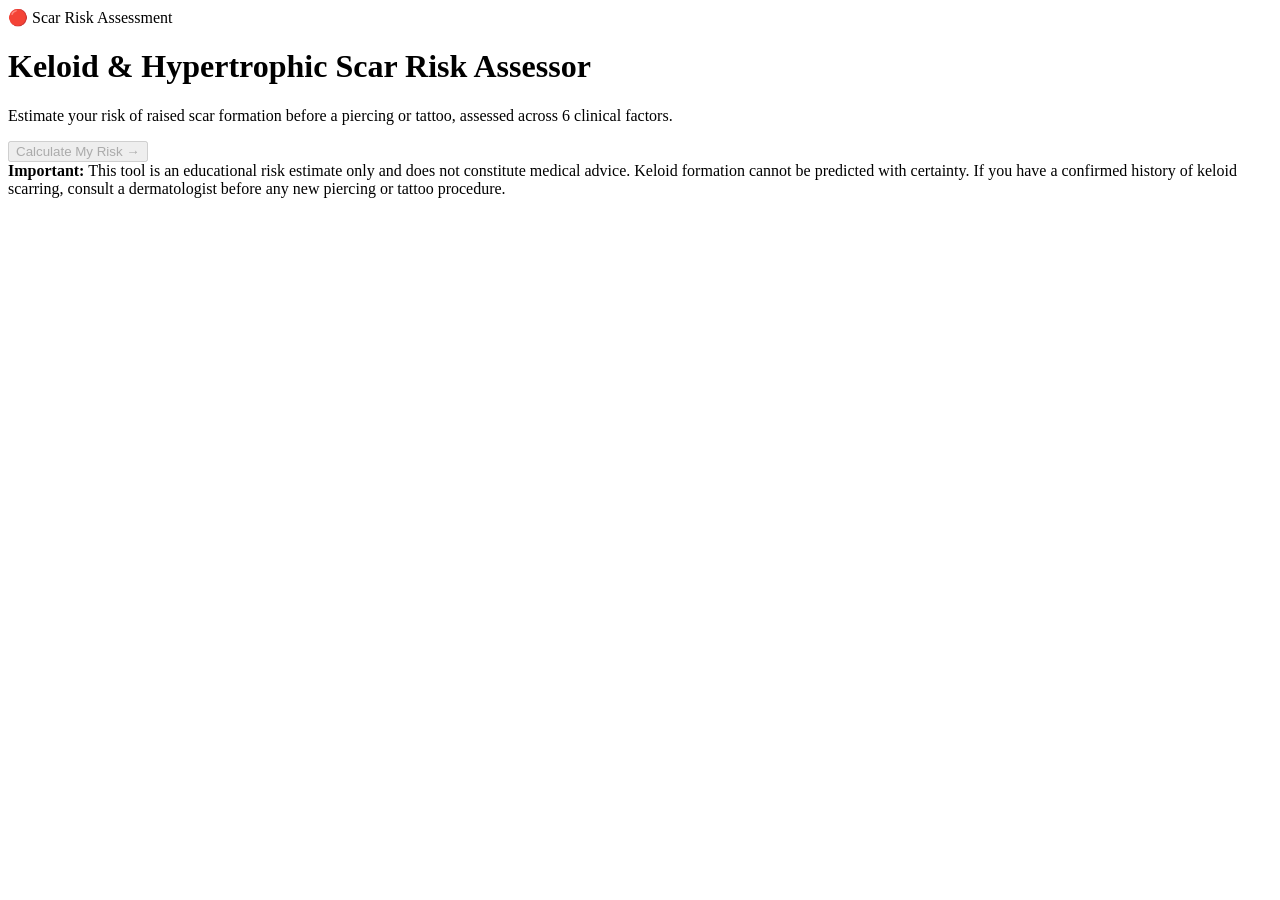
==== index.html @ 4d90739e "Publish keloid-scar-risk standalone widget (static build + docs)" ====
<!DOCTYPE html>
<html lang="en">
<head>
  <meta name="robots" content="noindex, nofollow">
  <script>
    if (window.self !== window.top) {
      document.documentElement.setAttribute('data-theme', 'dark');
      window.addEventListener('message', function(e) {
        if (e.data && e.data.type === 'poli-theme') {
          document.documentElement.setAttribute('data-theme', e.data.light ? 'light' : 'dark');
        }
      });
    }
  </script>
  <meta charset="UTF-8">
  <meta name="viewport" content="width=device-width, initial-scale=1.0">
  <meta name="description" content="Estimate your keloid and hypertrophic scar risk before a piercing or tattoo — assessed across 6 clinical factors including personal history, Fitzpatrick type, and body location.">
  <title>Keloid & Hypertrophic Scar Risk Assessor | Poli International</title>
  <link rel="stylesheet" href="/tools/keloid-scar-risk/css/style.css">
</head>
<body>
<div class="tool-wrapper">

  <header class="tool-header">
    <div class="tool-header__badge">🔴 Scar Risk Assessment</div>
    <h1>Keloid & Hypertrophic Scar Risk Assessor</h1>
    <p>Estimate your risk of raised scar formation before a piercing or tattoo, assessed across 6 clinical factors.</p>
  </header>

  <form id="risk-form" class="factor-form"></form>

  <button class="calc-btn" id="calc-btn" type="button" disabled>Calculate My Risk →</button>

  <div id="result"></div>

  <div class="disclaimer">
    <strong>Important:</strong> This tool is an educational risk estimate only and does not constitute medical advice.
    Keloid formation cannot be predicted with certainty. If you have a confirmed history of keloid scarring, consult
    a dermatologist before any new piercing or tattoo procedure.
  </div>

</div>
<script src="/tools/keloid-scar-risk/js/app.js"></script>
</body>
</html>
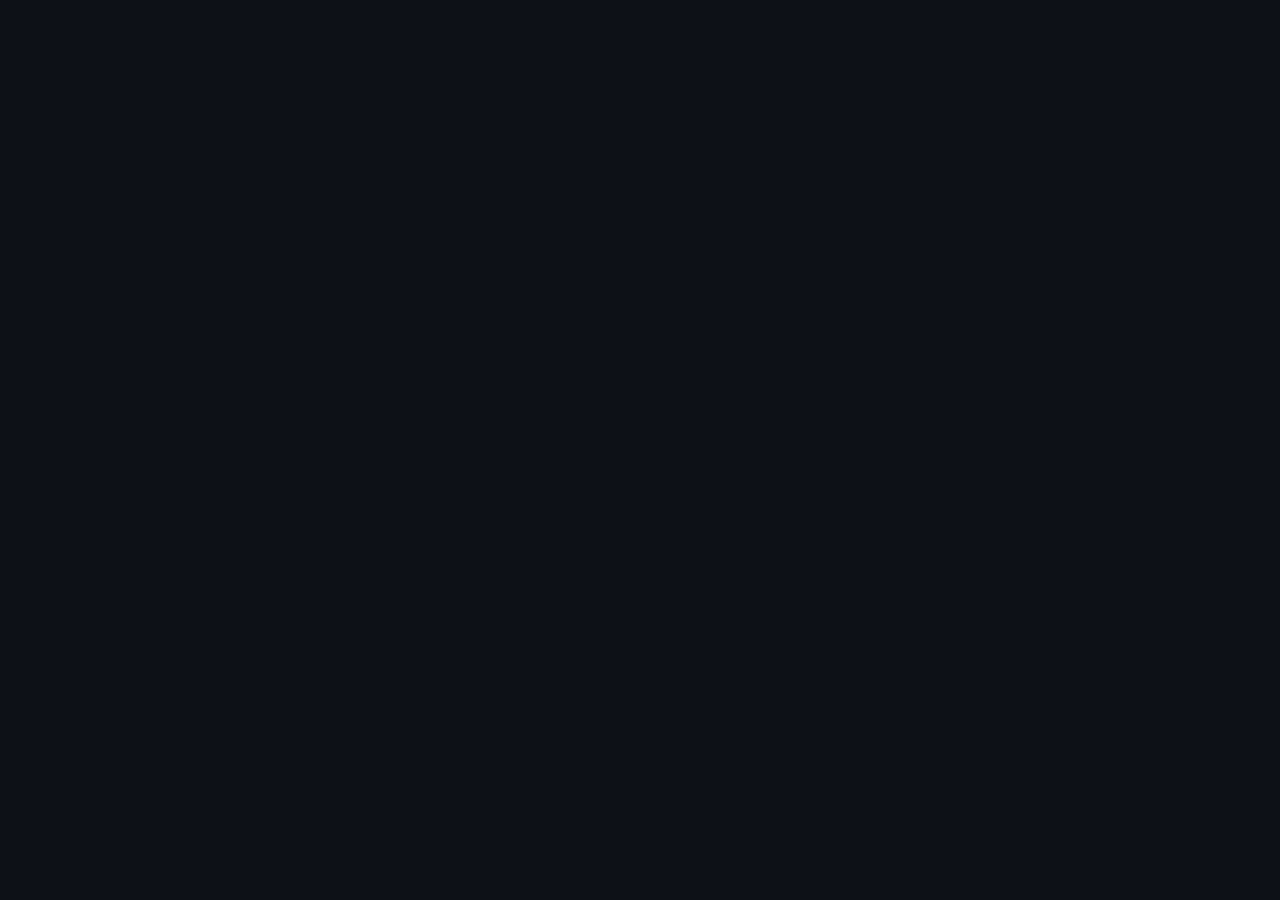
==== commit 785b7de6: "sync index.html from the live site The website copy of this tool moved on and the repo did not, so a" ====
--- a/index.html
+++ b/index.html
@@ -14,32 +14,61 @@
   </script>
   <meta charset="UTF-8">
   <meta name="viewport" content="width=device-width, initial-scale=1.0">
-  <meta name="description" content="Estimate your keloid and hypertrophic scar risk before a piercing or tattoo — assessed across 6 clinical factors including personal history, Fitzpatrick type, and body location.">
-  <title>Keloid & Hypertrophic Scar Risk Assessor | Poli International</title>
-  <link rel="stylesheet" href="/tools/keloid-scar-risk/css/style.css">
+  <meta name="description" content="Clinical guide to understanding irritation bumps, hypertrophic scars, and keloids before and after piercings and tattoos. Includes anatomical comparisons, healing timelines, and pre-procedure discussion points.">
+  <meta property="og:title" content="Keloid, Hypertrophic Scar & Bump Guide | Poli International">
+  <meta property="og:description" content="Clinical guide to understanding irritation bumps, hypertrophic scars, and keloids before and after piercings and tattoos. Includes anatomical comparisons, healing timelines, and pre-procedure discussion points.">
+  <meta property="og:type" content="website">
+  <title>Keloid, Hypertrophic Scar & Bump Guide | Poli International</title>
+  <link rel="stylesheet" href="./css/style.css">
+  <link rel="stylesheet" href="/tools/shared/theme.css">
+  <link rel="stylesheet" href="/tools/shared/print.css" media="print">
+  <link rel="stylesheet" href="/tools/shared/a11y.css">
+<script type='application/ld+json'>
+{
+  "@context": "https://schema.org",
+  "@type": "WebApplication",
+  "name": "Keloid, Hypertrophic Scar & Bump Guide",
+  "url": "https://poliinternational.com/tools/keloid-scar-risk/index.html",
+  "description": "Clinical guide to understanding irritation bumps, hypertrophic scars, and keloids before and after piercings and tattoos. Includes anatomical comparisons, healing timelines, and pre-procedure discussion points.",
+  "applicationCategory": "HealthApplication",
+  "operatingSystem": "Any",
+  "browserRequirements": "Requires JavaScript. Requires HTML5.",
+  "offers": {
+    "@type": "Offer",
+    "price": "0",
+    "priceCurrency": "USD"
+  },
+  "author": {
+    "@type": "Organization",
+    "name": "Poli International",
+    "url": "https://poliinternational.com"
+  },
+  "creator": {
+    "@type": "Organization",
+    "name": "Poli International",
+    "url": "https://poliinternational.com"
+  },
+  "maintainer": {
+    "@type": "Organization",
+    "name": "Poli International",
+    "url": "https://poliinternational.com"
+  },
+  "dateModified": "2026-09-19",
+  "license": "https://opensource.org/licenses/MIT",
+  "isAccessibleForFree": true
+}
+</script>
 </head>
 <body>
-<div class="tool-wrapper">
-
-  <header class="tool-header">
-    <div class="tool-header__badge">🔴 Scar Risk Assessment</div>
-    <h1>Keloid & Hypertrophic Scar Risk Assessor</h1>
-    <p>Estimate your risk of raised scar formation before a piercing or tattoo, assessed across 6 clinical factors.</p>
-  </header>
-
-  <form id="risk-form" class="factor-form"></form>
-
-  <button class="calc-btn" id="calc-btn" type="button" disabled>Calculate My Risk →</button>
-
-  <div id="result"></div>
-
-  <div class="disclaimer">
-    <strong>Important:</strong> This tool is an educational risk estimate only and does not constitute medical advice.
-    Keloid formation cannot be predicted with certainty. If you have a confirmed history of keloid scarring, consult
-    a dermatologist before any new piercing or tattoo procedure.
-  </div>
-
-</div>
-<script src="/tools/keloid-scar-risk/js/app.js"></script>
+  <div id="app-root"></div>
+  <script>window.I18N = window.I18N || {};</script>
+  <script src="./js/locales/en.js"></script>
+  <script src="./js/locales/es.js"></script>
+  <script src="./js/locales/de.js"></script>
+  <script src="./js/locales/fr.js"></script>
+  <script src="./js/locales/it.js"></script>
+  <script src="./js/locales/pt.js"></script>
+  <script src="./js/locales/nl.js"></script>
+  <script src="./js/app.js"></script>
 </body>
 </html>
--- a/css/style.css
+++ b/css/style.css
@@ -0,0 +1,1671 @@
+/* css/style.css */
+/* V2: Keloid, Hypertrophic Scar & Bump Guide */
+
+:root {
+  /* DARK THEME (default) - WCAG AA text contrast (>4.5:1 on respective backgrounds) */
+  --bg: #0d1117;
+  --bg-card: #161b22;
+  --bg-input: #21262d;
+  --border: #30363d;
+  --border-focus: #58a6ff;
+  
+  --text-main: #f0f6fc;       /* 15.2:1 against #161b22 */
+  --text-muted: #9198a1;      /* 6.2:1 against #161b22, 5.5:1 against #21262d */
+  --primary: #58a6ff;         /* 7.49:1 against #0d1117, 6.85:1 against #161b22 */
+  
+  --btn-primary-bg: #1f6feb;
+  --btn-primary-text: #ffffff; /* 4.58:1 against #1f6feb */
+  --btn-secondary-bg: #21262d;
+  --btn-secondary-text: #f0f6fc; /* 12.8:1 against #21262d */
+  --btn-secondary-border: #363b42;
+  
+  --radius: 10px;
+  
+  /* Semantic Badges & Alerts (Foreground >4.5:1 contrast in dark mode) */
+  --badge-neutral-bg: rgba(145, 152, 161, 0.18);
+  --badge-neutral-text: #f0f6fc; /* 15.2:1 against #161b22 */
+  
+  --badge-warning-bg: rgba(240, 183, 47, 0.18);
+  --badge-warning-text: #f0b72f; /* 9.4:1 against #161b22 */
+  
+  --badge-danger-bg: rgba(255, 123, 114, 0.18);
+  --badge-danger-text: #ff7b72;  /* 6.8:1 against #161b22 */
+  
+  --alert-box-border: #ff7b72;
+  --highlight-border: #f0883e;
+}
+
+[data-theme="light"] {
+  /* LIGHT THEME - WCAG AA text contrast (>4.5:1 on respective backgrounds) */
+  --bg: #f6f8fa;
+  --bg-card: #ffffff;
+  --bg-input: #f3f4f6;
+  --border: #d0d7de;
+  --border-focus: #0969da;
+  
+  --text-main: #1f2328;       /* 15.8:1 against #ffffff */
+  --text-muted: #57606a;      /* 6.39:1 against #ffffff */
+  --primary: #0969da;         /* 5.19:1 against #ffffff */
+  
+  --btn-primary-bg: #0969da;
+  --btn-primary-text: #ffffff; /* 5.19:1 against #0969da */
+  --btn-secondary-bg: #f6f8fa;
+  --btn-secondary-text: #1f2328; /* 14.8:1 against #f6f8fa */
+  --btn-secondary-border: #d0d7de;
+  
+  /* Semantic Badges & Alerts (Foreground >4.5:1 contrast in light mode) */
+  --badge-neutral-bg: rgba(87, 96, 106, 0.12);
+  --badge-neutral-text: #1f2328; /* 15.8:1 against #ffffff */
+  
+  --badge-warning-bg: rgba(154, 103, 0, 0.14);
+  --badge-warning-text: #6e4000; /* 7.8:1 against #ffffff */
+  
+  --badge-danger-bg: rgba(207, 34, 46, 0.12);
+  --badge-danger-text: #cf222e;  /* 5.36:1 against #ffffff */
+  
+  --alert-box-border: #cf222e;
+  --highlight-border: #bc4c00;
+}
+
+/* Rule 9: Never override hidden in CSS */
+[hidden] {
+  display: none !important;
+}
+
+*, *::before, *::after {
+  box-sizing: border-box;
+  margin: 0;
+  padding: 0;
+}
+
+html, body {
+  overflow-x: hidden;
+  width: 100%;
+  max-width: 100vw;
+}
+
+body {
+  background-color: var(--bg);
+  color: var(--text-main);
+  font-family: -apple-system, BlinkMacSystemFont, 'Segoe UI', Helvetica, Arial, sans-serif;
+  font-size: 16px;
+  line-height: 1.6;
+  padding: 1.5rem 1rem 3.5rem;
+  -webkit-font-smoothing: antialiased;
+  overflow-wrap: break-word;
+  word-break: break-word;
+}
+
+.tool-wrapper {
+  width: 100%;
+  max-width: 960px;
+  margin: 0 auto;
+}
+
+/* Header */
+.tool-header {
+  margin-bottom: 2.5rem;
+}
+
+.header-top-row {
+  display: flex;
+  justify-content: space-between;
+  align-items: center;
+  flex-wrap: wrap;
+  gap: 0.85rem;
+  margin-bottom: 1.25rem;
+}
+
+.tool-header__badge {
+  display: inline-flex;
+  align-items: center;
+  gap: 0.45rem;
+  background: var(--badge-danger-bg);
+  border: 1px solid var(--border);
+  color: var(--badge-danger-text);
+  font-size: 0.8125rem; /* 13px */
+  font-weight: 700;
+  letter-spacing: 0.04em;
+  text-transform: uppercase;
+  padding: 0.45rem 0.85rem;
+  border-radius: 20px;
+}
+
+.lang-selector-wrap {
+  display: inline-flex;
+  align-items: center;
+  gap: 0.5rem;
+}
+
+.lang-label {
+  font-size: 0.875rem;
+  color: var(--text-muted);
+}
+
+.lang-select {
+  background: var(--bg-input);
+  color: var(--text-main);
+  border: 1px solid var(--border);
+  border-radius: 6px;
+  padding: 0.5rem 0.85rem;
+  font-size: 0.9rem;
+  cursor: pointer;
+  min-height: 44px; /* Accessible 44px touch target */
+  min-width: 44px;
+}
+
+.tool-header h1 {
+  font-size: 1.85rem;
+  font-weight: 800;
+  color: var(--text-main);
+  margin-bottom: 0.6rem;
+  line-height: 1.25;
+}
+
+.tool-header p {
+  color: var(--text-muted);
+  max-width: 740px;
+  font-size: 1rem;
+  margin-bottom: 1.25rem;
+}
+
+/* Navigation - Minimum 44px touch targets */
+.tool-nav {
+  display: flex;
+  flex-wrap: wrap;
+  gap: 0.5rem;
+  border-bottom: 1px solid var(--border);
+  padding-bottom: 0.85rem;
+  margin-bottom: 2rem;
+}
+
+.nav-link {
+  font-size: 0.875rem;
+  font-weight: 600;
+  color: var(--text-muted);
+  text-decoration: none;
+  padding: 0.5rem 0.85rem;
+  border-radius: 6px;
+  min-height: 44px; /* Accessible 44px touch target */
+  min-width: 44px;
+  display: inline-flex;
+  align-items: center;
+  justify-content: center;
+  transition: background 0.15s, color 0.15s;
+}
+
+.nav-link:hover {
+  background: var(--bg-input);
+  color: var(--text-main);
+}
+
+.nav-link-highlight {
+  color: var(--primary);
+  background: var(--badge-neutral-bg);
+}
+
+/* Common Section Styles */
+.tool-section {
+  margin-bottom: 3.5rem;
+  scroll-margin-top: 1.5rem;
+}
+
+.section-head {
+  margin-bottom: 1.25rem;
+}
+
+.section-head h2 {
+  font-size: 1.45rem;
+  font-weight: 700;
+  color: var(--text-main);
+  margin-bottom: 0.35rem;
+}
+
+.section-desc {
+  font-size: 0.95rem;
+  color: var(--text-muted);
+  max-width: 760px;
+}
+
+/* Grids & Cards */
+.card-grid-3 {
+  display: grid;
+  grid-template-columns: repeat(auto-fit, minmax(min(100%, 260px), 1fr));
+  gap: 1.25rem;
+  margin-bottom: 1.5rem;
+}
+
+.info-card {
+  background: var(--bg-card);
+  border: 1px solid var(--border);
+  border-radius: var(--radius);
+  padding: 1.25rem;
+  display: flex;
+  flex-direction: column;
+}
+
+.info-card h3 {
+  font-size: 1.2rem;
+  font-weight: 700;
+  color: var(--text-main);
+  margin-bottom: 0.25rem;
+}
+
+.card-subtitle {
+  font-size: 0.875rem;
+  color: var(--text-muted);
+  margin-bottom: 0.85rem;
+}
+
+.card-badge {
+  display: inline-block;
+  font-size: 0.8125rem; /* 13px minimum legible badge font size */
+  font-weight: 700;
+  text-transform: uppercase;
+  letter-spacing: 0.04em;
+  padding: 0.3rem 0.6rem;
+  border-radius: 4px;
+  margin-bottom: 0.75rem;
+  align-self: flex-start;
+}
+
+.badge-neutral {
+  background: var(--badge-neutral-bg);
+  color: var(--badge-neutral-text);
+}
+
+.badge-warning {
+  background: var(--badge-warning-bg);
+  color: var(--badge-warning-text);
+}
+
+.badge-danger {
+  background: var(--badge-danger-bg);
+  color: var(--badge-danger-text);
+}
+
+/* SVG Cross Section Containers */
+.svg-wrap {
+  width: 100%;
+  margin: 0.5rem 0 1rem;
+  background: var(--bg-input);
+  border: 1px solid var(--border);
+  border-radius: 6px;
+  overflow: hidden;
+  padding: 0.5rem;
+}
+
+.scar-svg {
+  width: 100%;
+  height: auto;
+  display: block;
+  color: var(--text-main);
+}
+
+.card-meta {
+  list-style: none;
+  font-size: 0.875rem;
+  color: var(--text-muted);
+  display: flex;
+  flex-direction: column;
+  gap: 0.5rem;
+  margin-top: auto;
+  border-top: 1px solid var(--border);
+  padding-top: 0.85rem;
+}
+
+.card-meta strong {
+  color: var(--text-main);
+}
+
+/* Comparison Table (Responsive: Tabular on desktop, Stacked Cards on <=680px) */
+.table-wrap {
+  overflow-x: auto;
+  margin-top: 1.5rem;
+  border: 1px solid var(--border);
+  border-radius: var(--radius);
+  background: var(--bg-card);
+  width: 100%;
+}
+
+.comparison-table {
+  width: 100%;
+  border-collapse: collapse;
+  font-size: 0.9rem;
+  text-align: left;
+}
+
+.comparison-table th,
+.comparison-table td {
+  padding: 0.85rem 1.1rem;
+  border-bottom: 1px solid var(--border);
+  vertical-align: top;
+}
+
+.comparison-table thead th {
+  background: var(--bg-input);
+  color: var(--text-main);
+  font-weight: 700;
+  font-size: 0.92rem;
+}
+
+.comparison-table tbody th {
+  color: var(--text-main);
+  font-weight: 600;
+  width: 25%;
+}
+
+.comparison-table td {
+  color: var(--text-muted);
+}
+
+.comparison-table tr:last-child th,
+.comparison-table tr:last-child td {
+  border-bottom: none;
+}
+
+/* MOBILE 360PX BREAKPOINT: Transform table to stacked comparison blocks (Zero sideways scroll) */
+@media (max-width: 680px) {
+  .table-wrap {
+    overflow-x: visible;
+    border: none;
+    background: transparent;
+  }
+  
+  .comparison-table,
+  .comparison-table tbody,
+  .comparison-table tr,
+  .comparison-table th,
+  .comparison-table td {
+    display: block;
+    width: 100%;
+    box-sizing: border-box;
+  }
+  
+  .comparison-table thead {
+    display: none; /* Hide wide table header on mobile */
+  }
+  
+  .comparison-table tr {
+    background: var(--bg-card);
+    border: 1px solid var(--border);
+    border-radius: var(--radius);
+    margin-bottom: 1.25rem;
+    padding: 1rem;
+  }
+  
+  .comparison-table tbody th {
+    width: 100%;
+    font-size: 1.05rem;
+    font-weight: 800;
+    color: var(--primary);
+    border-bottom: 2px solid var(--border);
+    padding: 0 0 0.6rem 0;
+    margin-bottom: 0.75rem;
+  }
+  
+  .comparison-table td {
+    border-bottom: 1px dashed var(--border);
+    padding: 0.65rem 0;
+    font-size: 0.9rem;
+    line-height: 1.5;
+  }
+  
+  .comparison-table td:last-child {
+    border-bottom: none;
+    padding-bottom: 0;
+  }
+  
+  .comparison-table td::before {
+    content: attr(data-label);
+    display: block;
+    font-weight: 700;
+    font-size: 0.8125rem;
+    text-transform: uppercase;
+    letter-spacing: 0.04em;
+    color: var(--text-main);
+    margin-bottom: 0.25rem;
+  }
+}
+
+/* Timeline */
+.timeline-container {
+  display: flex;
+  flex-direction: column;
+  gap: 1.15rem;
+}
+
+.timeline-step {
+  display: flex;
+  gap: 1rem;
+  background: var(--bg-card);
+  border: 1px solid var(--border);
+  border-radius: var(--radius);
+  padding: 1.25rem;
+}
+
+.timeline-marker {
+  width: 36px;
+  height: 36px;
+  border-radius: 50%;
+  background: var(--primary);
+  color: #0d1117; /* High contrast on primary */
+  display: flex;
+  align-items: center;
+  justify-content: center;
+  font-weight: 800;
+  font-size: 0.95rem;
+  flex-shrink: 0;
+}
+
+[data-theme="light"] .timeline-marker {
+  color: #ffffff;
+}
+
+.timeline-content {
+  flex-grow: 1;
+}
+
+.timeline-header {
+  display: flex;
+  align-items: baseline;
+  gap: 0.75rem;
+  margin-bottom: 0.5rem;
+  flex-wrap: wrap;
+}
+
+.timeline-time {
+  font-size: 0.8125rem; /* 13px */
+  font-weight: 700;
+  color: var(--primary);
+  text-transform: uppercase;
+  letter-spacing: 0.04em;
+}
+
+.timeline-title {
+  font-size: 1.1rem;
+  font-weight: 700;
+  color: var(--text-main);
+}
+
+.timeline-body p {
+  font-size: 0.92rem;
+  color: var(--text-muted);
+  margin-bottom: 0.45rem;
+}
+
+.timeline-body p strong {
+  color: var(--text-main);
+}
+
+.timeline-action {
+  margin-top: 0.6rem;
+  padding-top: 0.5rem;
+  border-top: 1px dashed var(--border);
+  color: var(--text-main) !important;
+}
+
+/* Factors Questionnaire */
+.factors-form {
+  display: flex;
+  flex-direction: column;
+  gap: 1.25rem;
+}
+
+.factor-group {
+  background: var(--bg-card);
+  border: 1px solid var(--border);
+  border-radius: var(--radius);
+  padding: 1.25rem 1.5rem;
+  transition: border-color 0.2s;
+}
+
+.factor-group.field-highlight-missing {
+  border-color: var(--highlight-border);
+  box-shadow: 0 0 0 2px var(--highlight-border);
+}
+
+.factor-legend {
+  font-size: 1.05rem;
+  font-weight: 700;
+  color: var(--text-main);
+  margin-bottom: 0.35rem;
+}
+
+.factor-help {
+  font-size: 0.875rem;
+  color: var(--text-muted);
+  margin-bottom: 0.85rem;
+}
+
+.options-list {
+  display: flex;
+  flex-direction: column;
+  gap: 0.65rem;
+}
+
+/* Radio Option - Minimum 48px touch target */
+.radio-option {
+  display: flex;
+  align-items: center;
+  gap: 0.85rem;
+  background: var(--bg-input);
+  border: 1px solid var(--border);
+  border-radius: 8px;
+  padding: 0.75rem 1rem;
+  min-height: 48px; /* Accessible touch target */
+  cursor: pointer;
+  transition: border-color 0.15s, background 0.15s;
+}
+
+.radio-option:hover {
+  border-color: var(--border-focus);
+}
+
+.radio-option input[type="radio"] {
+  width: 22px; /* 22px diameter touch target for the control itself */
+  height: 22px;
+  accent-color: var(--primary);
+  flex-shrink: 0;
+  cursor: pointer;
+}
+
+.radio-text {
+  font-size: 0.92rem;
+  color: var(--text-main);
+  line-height: 1.45;
+}
+
+/* Form Actions & Buttons - Minimum 44px touch targets */
+.form-actions {
+  display: flex;
+  gap: 0.75rem;
+  margin-top: 0.75rem;
+  flex-wrap: wrap;
+}
+
+.btn {
+  min-height: 44px; /* Accessible 44px touch target */
+  min-width: 44px;
+  padding: 0.65rem 1.35rem;
+  border-radius: 6px;
+  font-size: 0.95rem;
+  font-weight: 700;
+  cursor: pointer;
+  border: 1px solid transparent;
+  display: inline-flex;
+  align-items: center;
+  justify-content: center;
+  gap: 0.5rem;
+  text-decoration: none;
+  transition: opacity 0.15s, background 0.15s;
+}
+
+.btn:hover {
+  opacity: 0.9;
+}
+
+.btn-sm {
+  min-height: 44px; /* Enforces 44px touch target even for small buttons on mobile */
+  padding: 0.55rem 1rem;
+  font-size: 0.875rem;
+}
+
+.btn-primary {
+  background: var(--btn-primary-bg);
+  color: var(--btn-primary-text);
+}
+
+.btn-secondary {
+  background: var(--btn-secondary-bg);
+  color: var(--btn-secondary-text);
+  border-color: var(--btn-secondary-border);
+}
+
+/* Evaluation Results Panel (NO SCORES) */
+.results-container {
+  margin-top: 1.5rem;
+}
+
+.evaluation-panel {
+  background: var(--bg-card);
+  border: 1px solid var(--border);
+  border-radius: var(--radius);
+  padding: 1.5rem;
+}
+
+.panel-header {
+  margin-bottom: 1.25rem;
+}
+
+.panel-header h3 {
+  font-size: 1.3rem;
+  font-weight: 700;
+  color: var(--text-main);
+  margin-bottom: 0.35rem;
+}
+
+.panel-subtitle {
+  font-size: 0.9rem;
+  color: var(--text-muted);
+}
+
+.discussion-points-list {
+  display: flex;
+  flex-direction: column;
+  gap: 1rem;
+  margin-bottom: 1.5rem;
+}
+
+.discussion-item {
+  display: flex;
+  gap: 1rem;
+  background: var(--bg-input);
+  border: 1px solid var(--border);
+  border-radius: 8px;
+  padding: 1.1rem;
+}
+
+.point-num {
+  width: 28px;
+  height: 28px;
+  border-radius: 50%;
+  background: var(--border);
+  color: var(--text-main);
+  display: flex;
+  align-items: center;
+  justify-content: center;
+  font-weight: 700;
+  font-size: 0.85rem;
+  flex-shrink: 0;
+}
+
+.point-content {
+  flex-grow: 1;
+}
+
+.point-header {
+  display: flex;
+  flex-direction: column;
+  gap: 0.25rem;
+  margin-bottom: 0.5rem;
+}
+
+.point-header strong {
+  font-size: 0.98rem;
+  color: var(--text-main);
+}
+
+.point-selection {
+  font-size: 0.85rem;
+  color: var(--text-muted);
+  font-style: italic;
+}
+
+.point-rationale {
+  font-size: 0.92rem;
+  color: var(--text-main);
+  line-height: 1.5;
+}
+
+.empty-results-box {
+  background: var(--bg-input);
+  border: 1px solid var(--border);
+  border-radius: 8px;
+  padding: 1.25rem;
+  margin-bottom: 1.25rem;
+}
+
+.empty-results-box h4 {
+  font-size: 1.05rem;
+  font-weight: 700;
+  color: var(--text-main);
+  margin-bottom: 0.35rem;
+}
+
+.empty-results-box p {
+  font-size: 0.9rem;
+  color: var(--text-muted);
+}
+
+.panel-footer {
+  border-top: 1px solid var(--border);
+  padding-top: 1.15rem;
+}
+
+/* Alert Boxes */
+.alert-box {
+  border: 1px solid var(--alert-box-border);
+  border-radius: 8px;
+  padding: 1.15rem 1.35rem;
+  margin-bottom: 1.25rem;
+}
+
+.alert-danger {
+  background: var(--badge-danger-bg);
+}
+
+.alert-danger h4 {
+  color: var(--badge-danger-text);
+  font-size: 1.05rem;
+  font-weight: 700;
+  margin-bottom: 0.35rem;
+}
+
+.alert-danger p {
+  font-size: 0.92rem;
+  color: var(--text-main);
+  line-height: 1.55;
+}
+
+.alert-warning {
+  background: var(--badge-warning-bg);
+  border-color: var(--badge-warning-text);
+}
+
+/* Friction Culprits Grid */
+.culprits-grid {
+  display: grid;
+  grid-template-columns: repeat(auto-fit, minmax(min(100%, 220px), 1fr));
+  gap: 0.85rem;
+  margin-top: 0.85rem;
+}
+
+.culprit-card {
+  background: var(--bg-card);
+  border: 1px solid var(--border);
+  border-radius: 8px;
+  padding: 0.95rem;
+}
+
+.culprit-card strong {
+  display: block;
+  font-size: 0.95rem;
+  color: var(--text-main);
+  margin-bottom: 0.25rem;
+}
+
+.culprit-card p {
+  font-size: 0.875rem;
+  color: var(--text-muted);
+  line-height: 1.45;
+}
+
+/* Remedies List */
+.remedies-list {
+  display: flex;
+  flex-direction: column;
+  gap: 0.85rem;
+  margin-top: 0.85rem;
+}
+
+.remedy-item {
+  font-size: 0.92rem;
+  color: var(--text-main);
+  line-height: 1.5;
+}
+
+.remedy-badge {
+  display: inline-block;
+  background: var(--badge-danger-bg);
+  color: var(--badge-danger-text);
+  font-weight: 800;
+  font-size: 0.8125rem; /* 13px */
+  padding: 0.2rem 0.5rem;
+  border-radius: 4px;
+  margin-right: 0.4rem;
+}
+
+/* Tool Outbound Links */
+.tool-link-card {
+  background: var(--bg-card);
+  border: 1px solid var(--border);
+  border-radius: var(--radius);
+  padding: 1.25rem;
+  text-decoration: none;
+  display: flex;
+  flex-direction: column;
+  min-height: 44px; /* Accessible touch target */
+  transition: border-color 0.15s, transform 0.15s;
+}
+
+.tool-link-card:hover {
+  border-color: var(--border-focus);
+  transform: translateY(-1px);
+}
+
+.tool-link-card h4 {
+  font-size: 1.05rem;
+  font-weight: 700;
+  color: var(--primary);
+  margin-bottom: 0.35rem;
+}
+
+.tool-link-card p {
+  font-size: 0.875rem;
+  color: var(--text-muted);
+  line-height: 1.45;
+}
+
+/* Anatomical Sites */
+.sites-accordion {
+  display: flex;
+  flex-direction: column;
+  gap: 0.95rem;
+}
+
+.site-card {
+  background: var(--bg-card);
+  border: 1px solid var(--border);
+  border-radius: var(--radius);
+  padding: 1.25rem;
+}
+
+.site-header {
+  display: flex;
+  justify-content: space-between;
+  align-items: center;
+  flex-wrap: wrap;
+  gap: 0.5rem;
+  margin-bottom: 0.5rem;
+}
+
+.site-header h3 {
+  font-size: 1.05rem;
+  font-weight: 700;
+  color: var(--text-main);
+}
+
+.site-healing-badge {
+  font-size: 0.8125rem; /* 13px */
+  font-weight: 600;
+  background: var(--bg-input);
+  border: 1px solid var(--border);
+  color: var(--text-muted);
+  padding: 0.25rem 0.65rem;
+  border-radius: 12px;
+}
+
+.site-body {
+  font-size: 0.92rem;
+  color: var(--text-muted);
+  line-height: 1.55;
+}
+
+/* Doctor Flags Checklist */
+.doctor-flags-card {
+  background: var(--bg-card);
+  border: 1px solid var(--border);
+  border-radius: var(--radius);
+  padding: 1.5rem;
+}
+
+.card-top-action {
+  display: flex;
+  justify-content: flex-end;
+  margin-bottom: 1rem;
+}
+
+.flags-checklist {
+  list-style: none;
+  display: flex;
+  flex-direction: column;
+  gap: 0.85rem;
+}
+
+.flag-item {
+  background: var(--bg-input);
+  border: 1px solid var(--border);
+  border-left: 4px solid var(--badge-danger-text);
+  border-radius: 6px;
+  padding: 0.95rem 1.15rem;
+}
+
+.flag-title {
+  font-size: 1rem;
+  font-weight: 700;
+  color: var(--text-main);
+  margin-bottom: 0.3rem;
+}
+
+.flag-detail {
+  font-size: 0.9rem;
+  color: var(--text-muted);
+  line-height: 1.45;
+}
+
+/* Consultation Sheet */
+.consultation-sheet-card {
+  background: var(--bg-card);
+  border: 1px solid var(--border);
+  border-radius: var(--radius);
+  padding: 1.75rem;
+}
+
+.sheet-print-header {
+  margin-bottom: 1.5rem;
+  border-bottom: 1px solid var(--border);
+  padding-bottom: 1rem;
+}
+
+.sheet-print-header h3 {
+  font-size: 1.3rem;
+  font-weight: 800;
+  color: var(--text-main);
+  margin-bottom: 0.35rem;
+}
+
+.sheet-subtitle {
+  font-size: 0.875rem;
+  color: var(--text-muted);
+}
+
+.consultation-form {
+  display: flex;
+  flex-direction: column;
+  gap: 1.1rem;
+}
+
+.grid-2-col {
+  display: grid;
+  grid-template-columns: repeat(auto-fit, minmax(min(100%, 260px), 1fr));
+  gap: 1rem;
+}
+
+.form-field {
+  display: flex;
+  flex-direction: column;
+  gap: 0.4rem;
+}
+
+.form-field label {
+  font-size: 0.9rem;
+  font-weight: 600;
+  color: var(--text-main);
+}
+
+.form-field input,
+.form-field textarea {
+  background: var(--bg-input);
+  color: var(--text-main);
+  border: 1px solid var(--border);
+  border-radius: 6px;
+  padding: 0.65rem 0.85rem;
+  font-family: inherit;
+  font-size: 0.92rem;
+  line-height: 1.5;
+  transition: border-color 0.15s;
+}
+
+.form-field input {
+  min-height: 44px; /* Accessible 44px touch target */
+}
+
+.form-field textarea {
+  min-height: 80px;
+}
+
+.form-field input:focus,
+.form-field textarea:focus {
+  outline: none;
+  border-color: var(--border-focus);
+}
+
+/* ==========================================================================
+   FEATURE IMPROVEMENTS CSS (V2 Enhancements)
+   - Zero hardcoded colors; 100% theme custom properties
+   - Minimum 44px/48px touch targets for all interactive elements
+   ========================================================================== */
+
+/* Co-branding Banner (URL parameters ?studio= and ?contact=) */
+.cobrand-banner {
+  background: var(--bg-card);
+  border: 1px solid var(--border);
+  border-radius: var(--radius);
+  padding: 0.85rem 1.25rem;
+  margin-bottom: 1.5rem;
+  display: flex;
+  justify-content: space-between;
+  align-items: center;
+  flex-wrap: wrap;
+  gap: 0.75rem;
+}
+
+.cobrand-info {
+  display: flex;
+  flex-direction: column;
+  gap: 0.2rem;
+}
+
+.cobrand-title {
+  font-size: 0.95rem;
+  color: var(--text-main);
+}
+
+.cobrand-contact {
+  font-size: 0.85rem;
+  color: var(--text-muted);
+}
+
+.cobrand-attribution {
+  font-size: 0.8125rem;
+  color: var(--text-muted);
+  font-style: italic;
+}
+
+/* Search Bar (Myths & Sites) */
+.search-filter-bar {
+  margin-bottom: 1.25rem;
+}
+
+.search-input-wrap {
+  position: relative;
+  display: flex;
+  align-items: center;
+  width: 100%;
+  max-width: 480px;
+}
+
+.search-icon {
+  position: absolute;
+  left: 0.85rem;
+  font-size: 0.95rem;
+  pointer-events: none;
+  color: var(--text-muted);
+}
+
+.search-input {
+  width: 100%;
+  min-height: 44px;
+  background: var(--bg-input);
+  color: var(--text-main);
+  border: 1px solid var(--border);
+  border-radius: 6px;
+  padding: 0.5rem 2.2rem 0.5rem 2.4rem;
+  font-family: inherit;
+  font-size: 0.92rem;
+  transition: border-color 0.15s;
+}
+
+.search-input:focus {
+  outline: none;
+  border-color: var(--border-focus);
+}
+
+.search-clear-btn {
+  position: absolute;
+  right: 0.5rem;
+  min-width: 32px;
+  min-height: 32px;
+  background: transparent;
+  border: none;
+  color: var(--text-muted);
+  font-size: 1rem;
+  cursor: pointer;
+  display: inline-flex;
+  align-items: center;
+  justify-content: center;
+  border-radius: 4px;
+}
+
+.search-clear-btn:hover {
+  color: var(--text-main);
+}
+
+.search-no-results {
+  background: var(--bg-card);
+  border: 1px dashed var(--border);
+  border-radius: var(--radius);
+  padding: 1.5rem;
+  text-align: center;
+  color: var(--text-muted);
+  font-size: 0.92rem;
+}
+
+/* Anatomical Diagram Selector */
+.anatomical-diagram-card {
+  background: var(--bg-card);
+  border: 1px solid var(--border);
+  border-radius: var(--radius);
+  padding: 1.25rem;
+  margin-bottom: 1.5rem;
+}
+
+.diagram-instructions {
+  font-size: 0.875rem;
+  color: var(--text-muted);
+  margin-bottom: 1rem;
+}
+
+.diagram-maps-grid {
+  display: grid;
+  grid-template-columns: repeat(auto-fit, minmax(min(100%, 280px), 1fr));
+  gap: 1.25rem;
+}
+
+.diagram-panel {
+  display: flex;
+  flex-direction: column;
+  align-items: center;
+  background: var(--bg-input);
+  border: 1px solid var(--border);
+  border-radius: 8px;
+  padding: 1rem;
+}
+
+.diagram-panel-title {
+  font-size: 0.95rem;
+  font-weight: 700;
+  color: var(--text-main);
+  margin-bottom: 0.75rem;
+  align-self: flex-start;
+}
+
+.diagram-svg-wrap {
+  width: 100%;
+  max-width: 320px;
+}
+
+.diagram-svg {
+  width: 100%;
+  height: auto;
+  display: block;
+}
+
+/* SVG Interactive Targets */
+.svg-hit-target {
+  cursor: pointer;
+  fill: var(--badge-neutral-bg);
+  stroke: var(--primary);
+  stroke-width: 1.5;
+  transition: fill 0.15s, stroke-width 0.15s, transform 0.15s;
+}
+
+.svg-hit-target:hover,
+.svg-hit-target:focus {
+  fill: var(--primary);
+  outline: none;
+  stroke: var(--text-main);
+  stroke-width: 2.5;
+}
+
+.svg-site-label {
+  font-size: 10.5px;
+  font-weight: 700;
+  fill: var(--text-main);
+  pointer-events: none;
+  user-select: none;
+}
+
+/* Site Highlight Effect when clicked from Diagram */
+.site-card-highlight {
+  border-color: var(--primary) !important;
+  box-shadow: 0 0 0 3px var(--primary) !important;
+  transition: border-color 0.3s, box-shadow 0.3s;
+}
+
+/* Cross-Section Micro-Magnifier */
+.svg-wrap {
+  position: relative;
+  overflow: hidden;
+  border-radius: 6px;
+  cursor: zoom-in;
+}
+
+.svg-magnifier-active .scar-svg {
+  transform: scale(1.4);
+  transform-origin: center center;
+  transition: transform 0.2s ease-out;
+}
+
+.magnifier-btn {
+  position: absolute;
+  top: 0.5rem;
+  right: 0.5rem;
+  z-index: 2;
+  min-height: 36px;
+  min-width: 36px;
+  padding: 0.3rem 0.6rem;
+  font-size: 0.8rem;
+  background: var(--bg-card);
+  border: 1px solid var(--border);
+  color: var(--text-main);
+  border-radius: 4px;
+  cursor: pointer;
+  display: inline-flex;
+  align-items: center;
+  gap: 0.3rem;
+  opacity: 0.85;
+}
+
+.magnifier-btn:hover {
+  opacity: 1;
+  border-color: var(--border-focus);
+}
+
+/* SVG Interactive Tooltip Pinpoints */
+.svg-tooltip-pin {
+  cursor: pointer;
+  outline: none;
+}
+
+.svg-tooltip-pin circle.pin-base {
+  fill: var(--primary);
+  stroke: var(--bg-card);
+  stroke-width: 1.5;
+  transition: transform 0.15s, r 0.15s;
+}
+
+.svg-tooltip-pin:hover circle.pin-base,
+.svg-tooltip-pin:focus circle.pin-base {
+  r: 8;
+}
+
+.svg-pin-callout {
+  margin-top: 0.65rem;
+  background: var(--bg-input);
+  border-left: 3px solid var(--primary);
+  border-radius: 4px;
+  padding: 0.5rem 0.75rem;
+  font-size: 0.8125rem;
+  color: var(--text-muted);
+  line-height: 1.45;
+}
+
+.svg-pin-callout strong {
+  color: var(--text-main);
+}
+
+/* Friction & Pressure Troubleshooting Checklist */
+.friction-checklist-card {
+  background: var(--bg-card);
+  border: 1px solid var(--border);
+  border-radius: var(--radius);
+  padding: 1.25rem;
+  margin-top: 1.5rem;
+}
+
+.checklist-items-grid {
+  display: grid;
+  grid-template-columns: repeat(auto-fit, minmax(min(100%, 260px), 1fr));
+  gap: 0.85rem;
+  margin-top: 1rem;
+}
+
+.check-item-label {
+  display: flex;
+  align-items: flex-start;
+  gap: 0.75rem;
+  background: var(--bg-input);
+  border: 1px solid var(--border);
+  border-radius: 8px;
+  padding: 0.75rem 1rem;
+  min-height: 48px;
+  cursor: pointer;
+  transition: border-color 0.15s, background 0.15s;
+}
+
+.check-item-label:hover {
+  border-color: var(--border-focus);
+}
+
+.check-item-label input[type="checkbox"] {
+  width: 20px;
+  height: 20px;
+  accent-color: var(--primary);
+  margin-top: 0.15rem;
+  flex-shrink: 0;
+  cursor: pointer;
+}
+
+.check-item-text {
+  font-size: 0.9rem;
+  color: var(--text-main);
+  line-height: 1.4;
+}
+
+.friction-actions-panel {
+  margin-top: 1.25rem;
+  background: var(--bg-input);
+  border: 1px solid var(--border);
+  border-radius: 8px;
+  padding: 1.15rem;
+}
+
+.friction-actions-title {
+  font-size: 1rem;
+  font-weight: 700;
+  color: var(--text-main);
+  margin-bottom: 0.5rem;
+}
+
+.friction-actions-list {
+  list-style: none;
+  display: flex;
+  flex-direction: column;
+  gap: 0.65rem;
+}
+
+.friction-action-item {
+  position: relative;
+  padding-left: 1.5rem;
+  font-size: 0.875rem;
+  color: var(--text-main);
+  line-height: 1.45;
+}
+
+.friction-action-item::before {
+  content: "→";
+  position: absolute;
+  left: 0;
+  color: var(--primary);
+  font-weight: bold;
+}
+
+/* Multi-site Consultation Worksheet */
+.sites-container {
+  display: flex;
+  flex-direction: column;
+  gap: 1.25rem;
+}
+
+.site-block {
+  background: var(--bg-input);
+  border: 1px solid var(--border);
+  border-radius: 8px;
+  padding: 1.15rem;
+  position: relative;
+}
+
+.site-block-header {
+  display: flex;
+  justify-content: space-between;
+  align-items: center;
+  margin-bottom: 0.85rem;
+  border-bottom: 1px solid var(--border);
+  padding-bottom: 0.5rem;
+}
+
+.site-block-title {
+  font-size: 1rem;
+  font-weight: 700;
+  color: var(--text-main);
+}
+
+.site-block-remove {
+  min-height: 36px;
+  padding: 0.3rem 0.75rem;
+  font-size: 0.8125rem;
+  color: var(--badge-danger-text);
+  background: var(--badge-danger-bg);
+  border: 1px solid transparent;
+  border-radius: 4px;
+  cursor: pointer;
+}
+
+.site-block-remove:hover {
+  border-color: var(--badge-danger-text);
+}
+
+.add-site-wrap {
+  margin-top: 0.5rem;
+}
+
+/* Toast Notification (Copy to clipboard) */
+.toast-notice {
+  position: fixed;
+  bottom: 1.5rem;
+  right: 1.5rem;
+  z-index: 9999;
+  background: var(--bg-card);
+  color: var(--text-main);
+  border: 1px solid var(--border-focus);
+  box-shadow: 0 4px 12px rgba(0, 0, 0, 0.35);
+  border-radius: 6px;
+  padding: 0.75rem 1.25rem;
+  font-size: 0.9rem;
+  font-weight: 600;
+  display: flex;
+  align-items: center;
+  gap: 0.5rem;
+  animation: toastFadeIn 0.2s ease-out;
+}
+
+@keyframes toastFadeIn {
+  from { opacity: 0; transform: translateY(8px); }
+  to { opacity: 1; transform: translateY(0); }
+}
+
+/* Print Overrides for New Elements */
+@media print {
+  .cobrand-banner,
+  .search-filter-bar,
+  .anatomical-diagram-card,
+  .magnifier-btn,
+  .friction-checklist-card,
+  .toast-notice,
+  .add-site-wrap,
+  .site-block-remove {
+    display: none !important;
+  }
+}
+
+/* Disclaimer */
+.tool-disclaimer {
+  background: var(--bg-card);
+  border: 1px solid var(--border);
+  border-radius: var(--radius);
+  padding: 1.25rem 1.5rem;
+  font-size: 0.875rem;
+  color: var(--text-muted);
+  line-height: 1.55;
+  margin-top: 3.5rem;
+}
+
+.tool-disclaimer strong {
+  color: var(--text-main);
+}
+
+.mt-4 {
+  margin-top: 1.5rem;
+}
+
+/* ==========================================================================
+   COMMON QUESTIONS (FAQ) STYLES
+   - High contrast WCAG AA (>4.5:1 text, >3:1 UI components)
+   - Accessible keyboard accordion & min 48px touch targets
+   - 100% theme variables, zero hardcoded colors
+   ========================================================================== */
+.faq-list {
+  display: flex;
+  flex-direction: column;
+  gap: 0.85rem;
+  margin-top: 1.25rem;
+}
+
+.faq-item {
+  background: var(--bg-card);
+  border: 1px solid var(--border);
+  border-radius: var(--radius);
+  overflow: hidden;
+  transition: border-color 0.2s ease, box-shadow 0.2s ease;
+}
+
+.faq-item[open] {
+  border-color: var(--border-focus);
+}
+
+.faq-question {
+  display: flex;
+  justify-content: space-between;
+  align-items: center;
+  padding: 1rem 1.25rem;
+  cursor: pointer;
+  font-weight: 600;
+  font-size: 1.02rem;
+  color: var(--text-main);
+  background: transparent;
+  min-height: 48px;
+  list-style: none;
+  user-select: none;
+  transition: background-color 0.15s ease, color 0.15s ease;
+}
+
+.faq-question::-webkit-details-marker {
+  display: none;
+}
+
+.faq-question:hover {
+  background: var(--bg-input);
+  color: var(--primary);
+}
+
+.faq-question-text {
+  flex: 1;
+  padding-right: 1rem;
+  line-height: 1.45;
+}
+
+.faq-chevron {
+  font-size: 1.1rem;
+  color: var(--primary);
+  transition: transform 0.2s ease;
+  display: inline-block;
+  line-height: 1;
+}
+
+.faq-item[open] .faq-chevron {
+  transform: rotate(180deg);
+}
+
+.faq-answer {
+  padding: 0.85rem 1.25rem 1.25rem 1.25rem;
+  border-top: 1px solid var(--border);
+  background: var(--bg-card);
+  color: var(--text-main);
+  font-size: 0.95rem;
+  line-height: 1.65;
+}
+
+.faq-answer p {
+  margin: 0;
+}
+
+/* ==========================================================================
+   PRINT STYLES
+   Requirement: One page, legible, no navigation, no ink-heavy fills
+   ========================================================================== */
+@media print {
+  @page {
+    size: portrait;
+    margin: 8mm 10mm;
+  }
+
+  body {
+    background: #ffffff !important;
+    color: #000000 !important;
+    padding: 0 !important;
+    font-size: 9.5pt !important;
+    line-height: 1.35 !important;
+  }
+
+  /* Hide everything except the dedicated clinical consultation intake sheet */
+  .tool-header,
+  .tool-nav,
+  #section-comparison,
+  #section-timeline,
+  #section-factors,
+  #section-aftercare,
+  #section-sites,
+  #section-faq,
+  #section-doctor,
+  .no-print,
+  .tool-disclaimer {
+    display: none !important;
+  }
+
+  #section-consultation {
+    display: block !important;
+    margin: 0 !important;
+    padding: 0 !important;
+    break-inside: avoid !important;
+    page-break-inside: avoid !important;
+  }
+
+  .consultation-sheet-card {
+    border: none !important;
+    padding: 0 !important;
+    background: transparent !important;
+    box-shadow: none !important;
+  }
+
+  .sheet-print-header {
+    border-bottom: 2px solid #000000 !important;
+    margin-bottom: 8pt !important;
+    padding-bottom: 4pt !important;
+  }
+
+  .sheet-print-header h3 {
+    color: #000000 !important;
+    font-size: 13pt !important;
+    font-weight: 900 !important;
+    margin-bottom: 2pt !important;
+  }
+
+  .sheet-subtitle {
+    color: #333333 !important;
+    font-size: 8pt !important;
+    line-height: 1.25 !important;
+  }
+
+  .consultation-form {
+    gap: 6pt !important;
+  }
+
+  .grid-2-col {
+    grid-template-columns: 1fr 1fr !important;
+    gap: 6pt !important;
+  }
+
+  .form-field {
+    gap: 2pt !important;
+  }
+
+  .form-field label {
+    color: #000000 !important;
+    font-weight: 700 !important;
+    font-size: 8.5pt !important;
+  }
+
+  .form-field input,
+  .form-field textarea {
+    background: #ffffff !important;
+    color: #000000 !important;
+    border: 1px solid #444444 !important;
+    border-radius: 3px !important;
+    padding: 3pt 5pt !important;
+    font-size: 8.5pt !important;
+    line-height: 1.3 !important;
+    min-height: auto !important;
+    box-shadow: none !important;
+  }
+
+  .form-field textarea {
+    min-height: 38pt !important;
+    height: 38pt !important;
+  }
+}
+
+/* Interactive SVG Diagram Hit Group cursor & focus */
+.svg-diagram-hit {
+  cursor: pointer;
+}
+.svg-diagram-hit:focus {
+  outline: none;
+}
+.svg-diagram-hit:hover .svg-hit-target,
+.svg-diagram-hit:focus .svg-hit-target {
+  fill: var(--primary);
+  stroke: var(--text-main);
+  stroke-width: 2.5;
+}
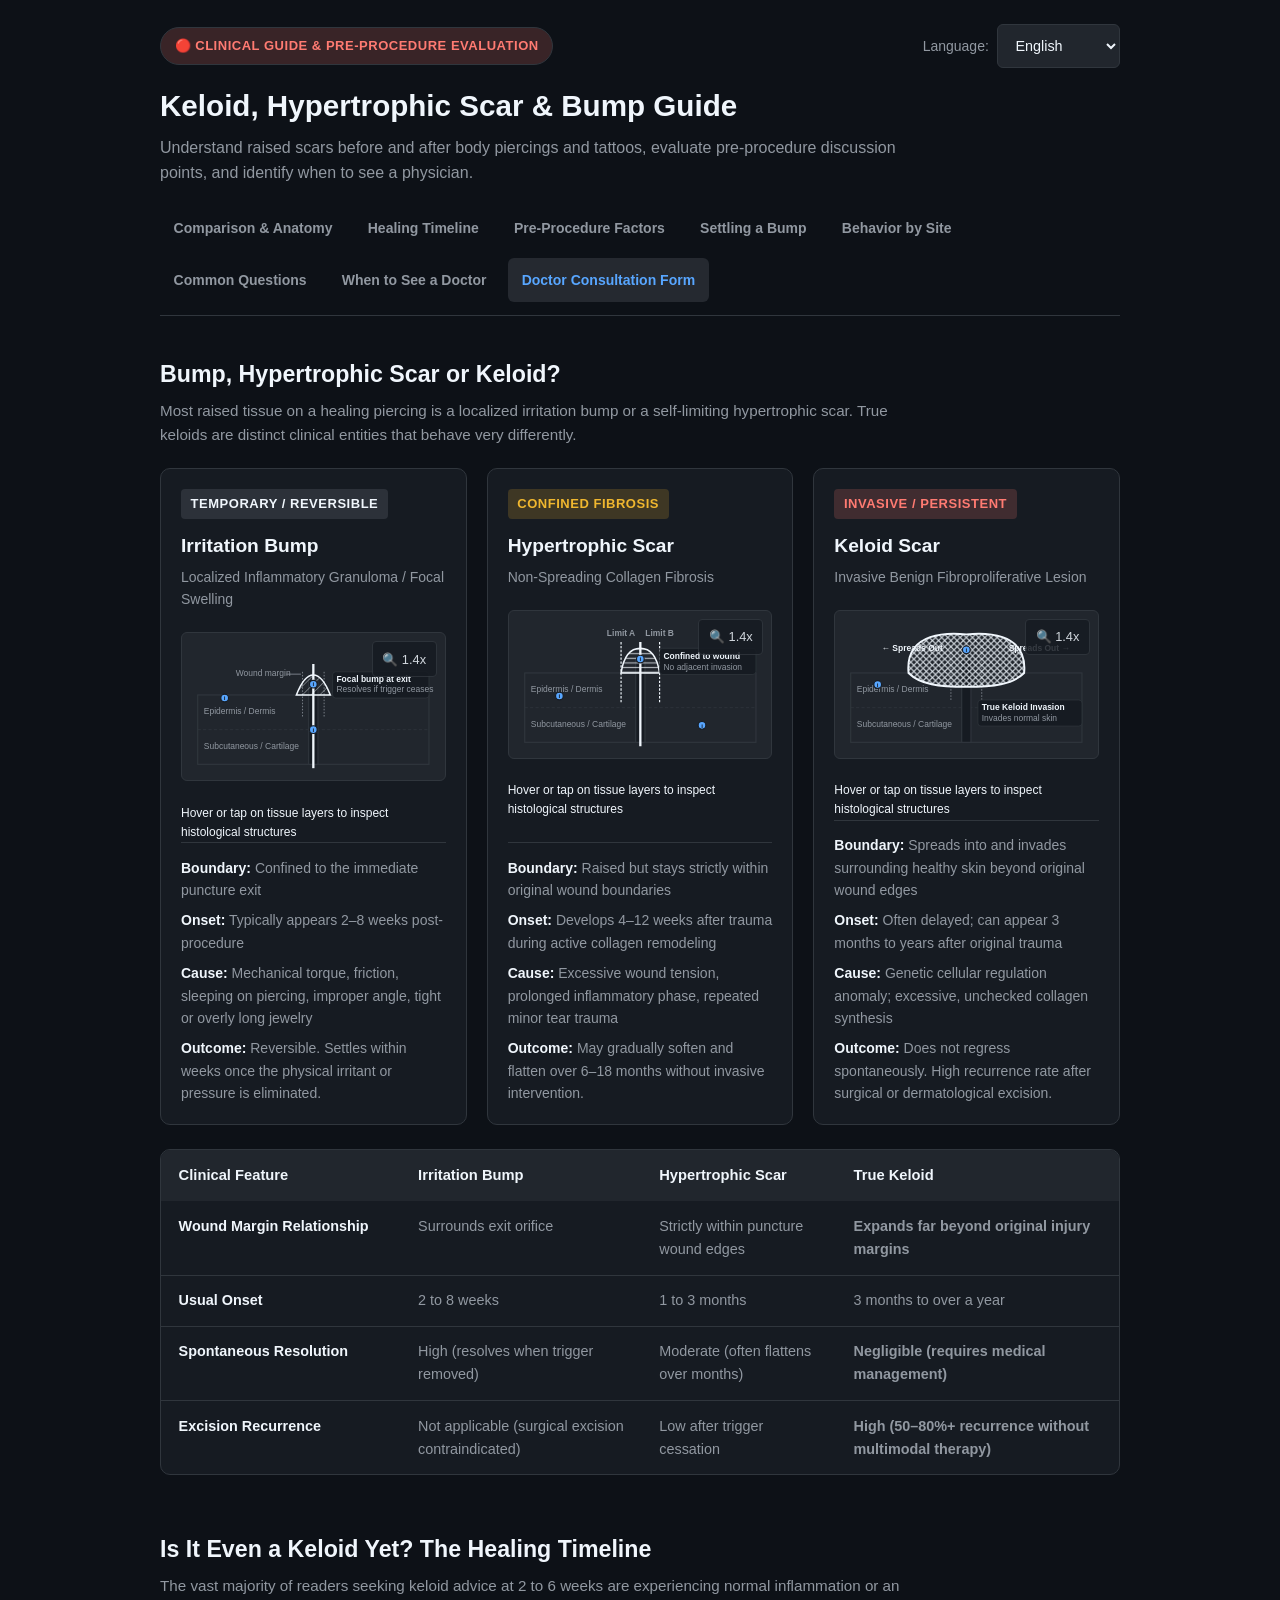
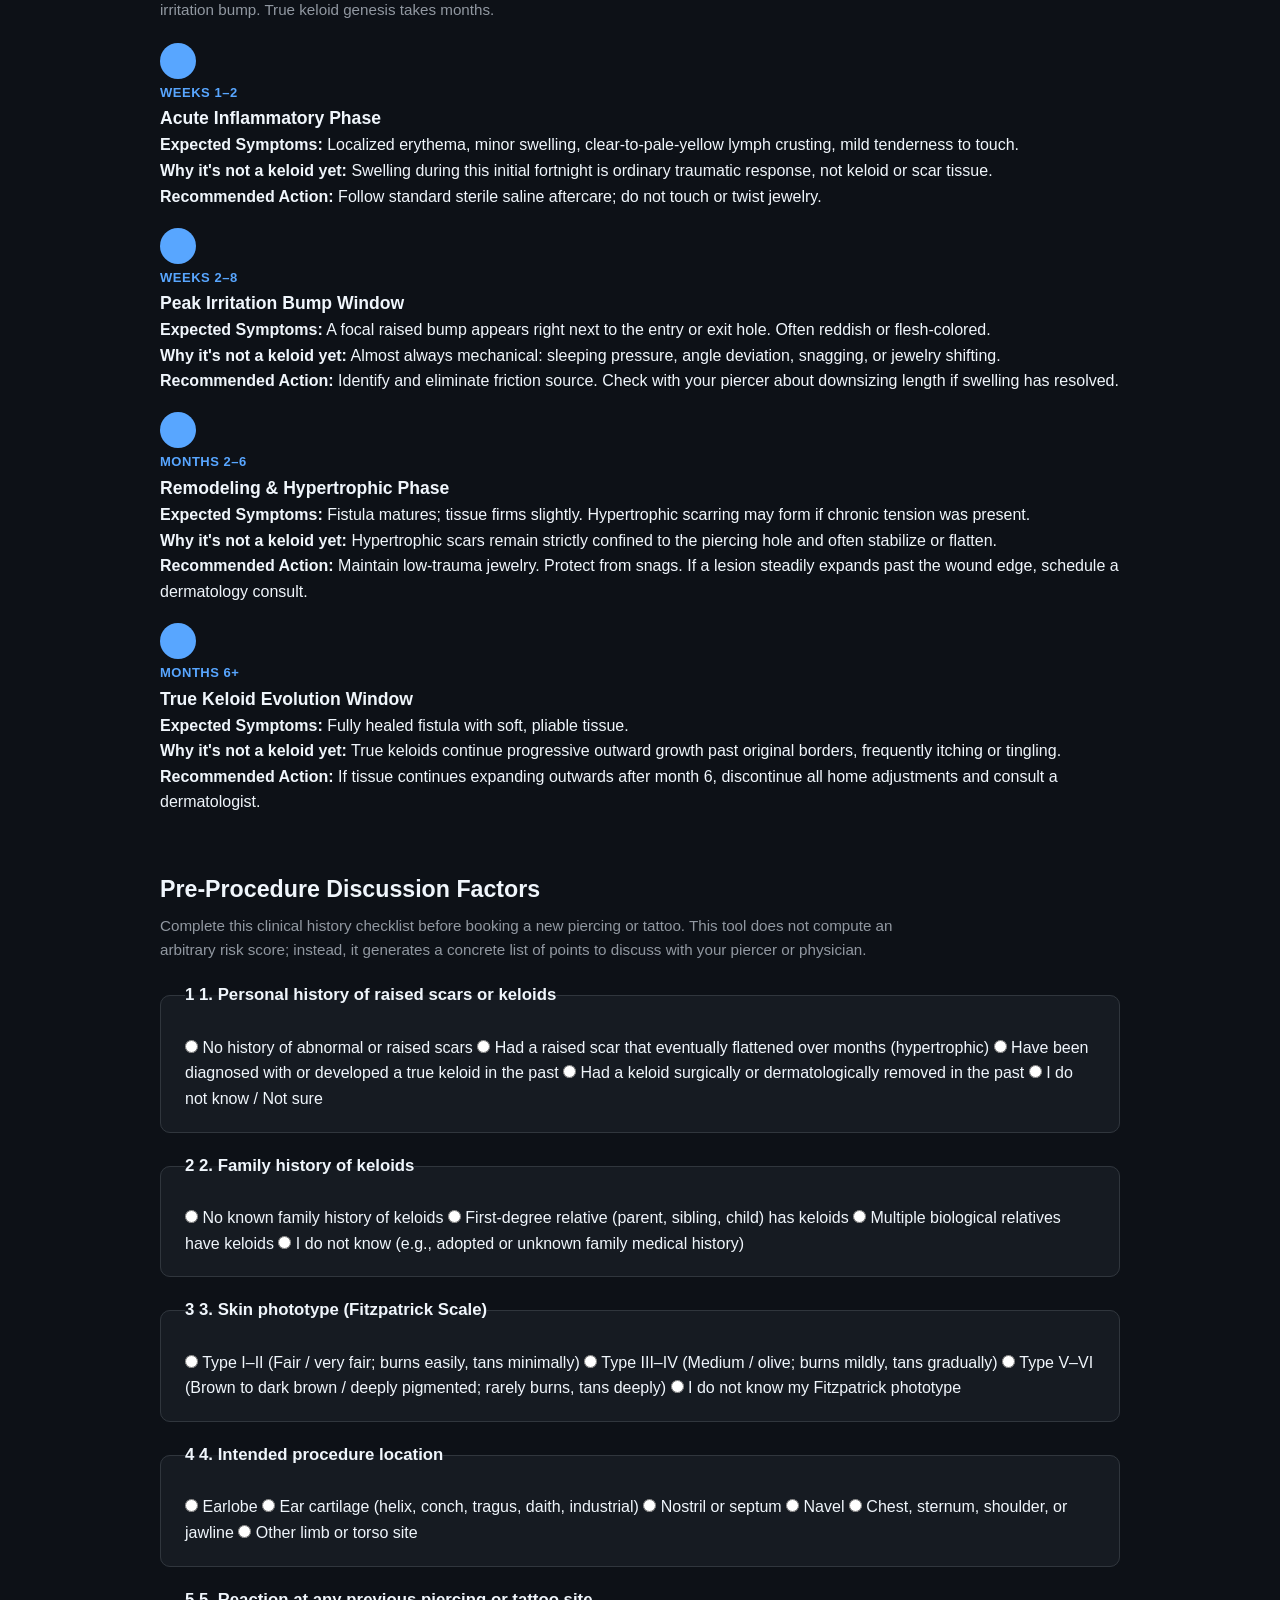
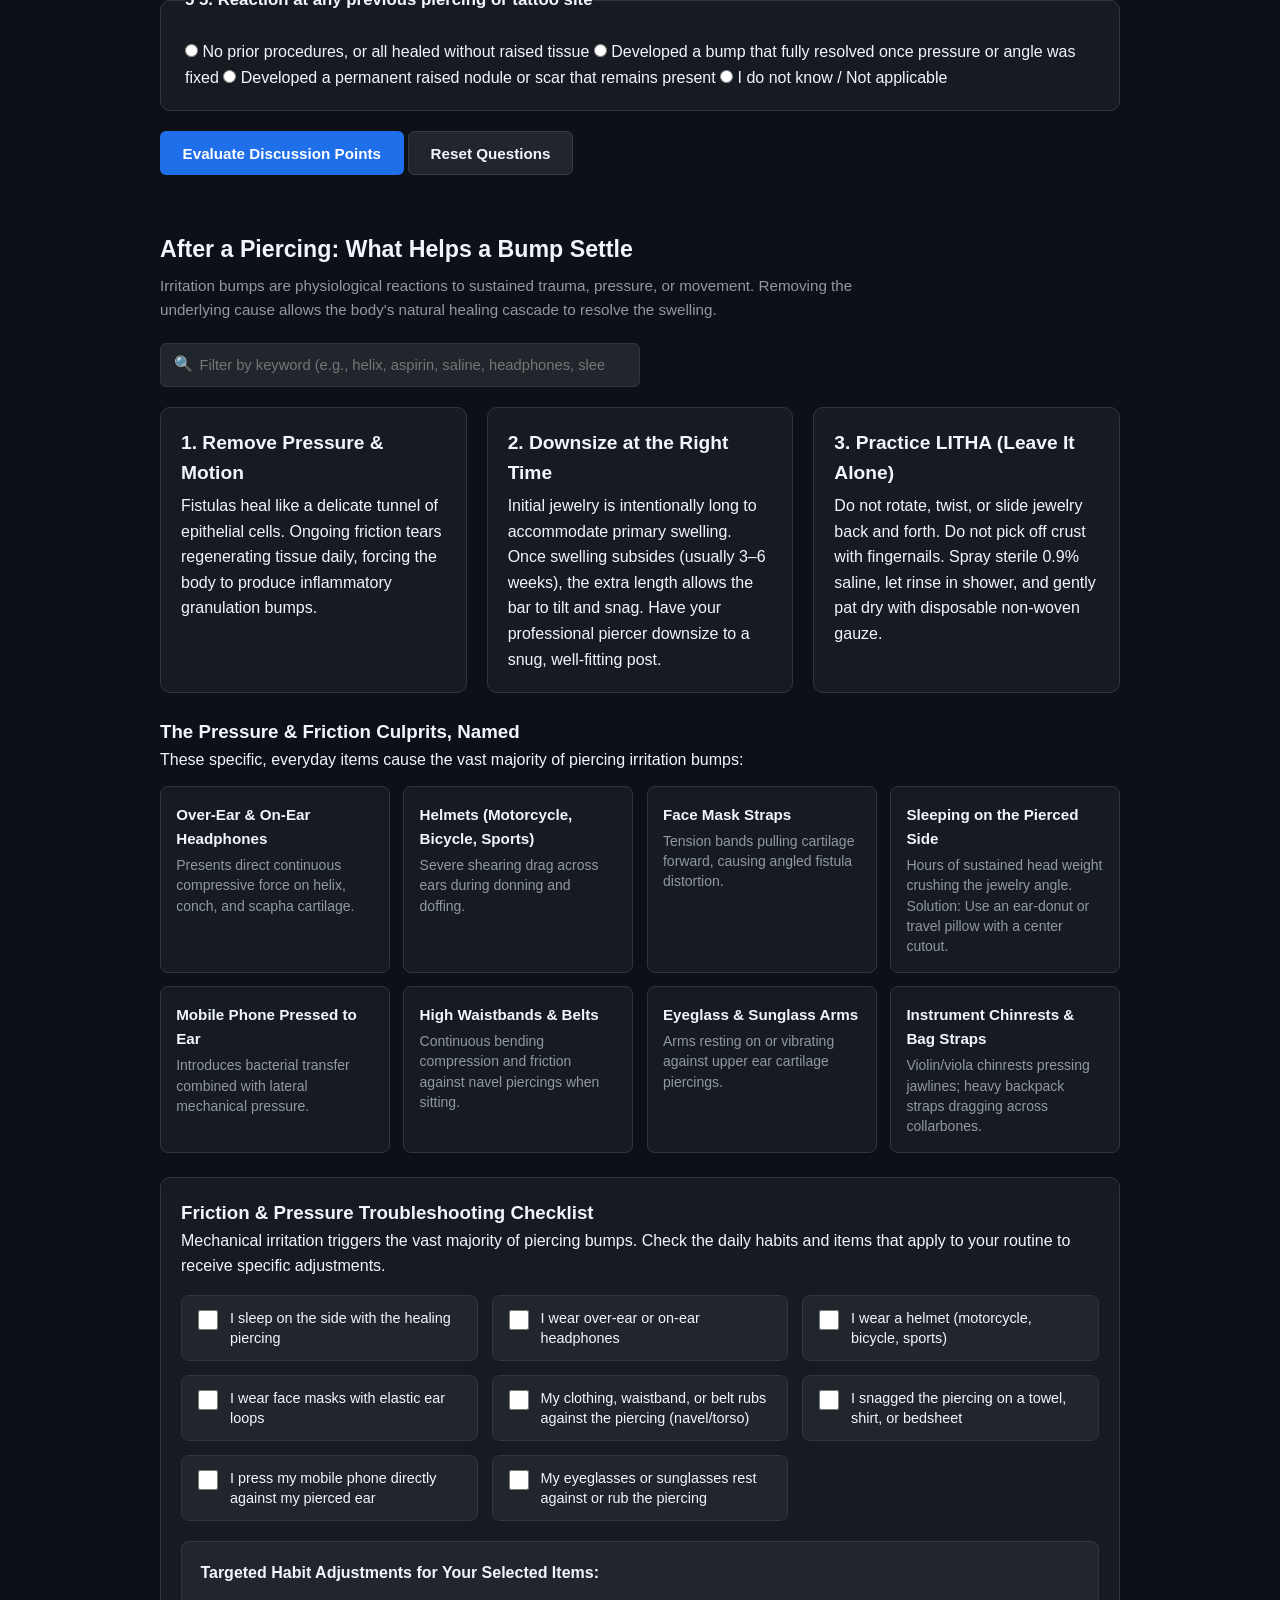
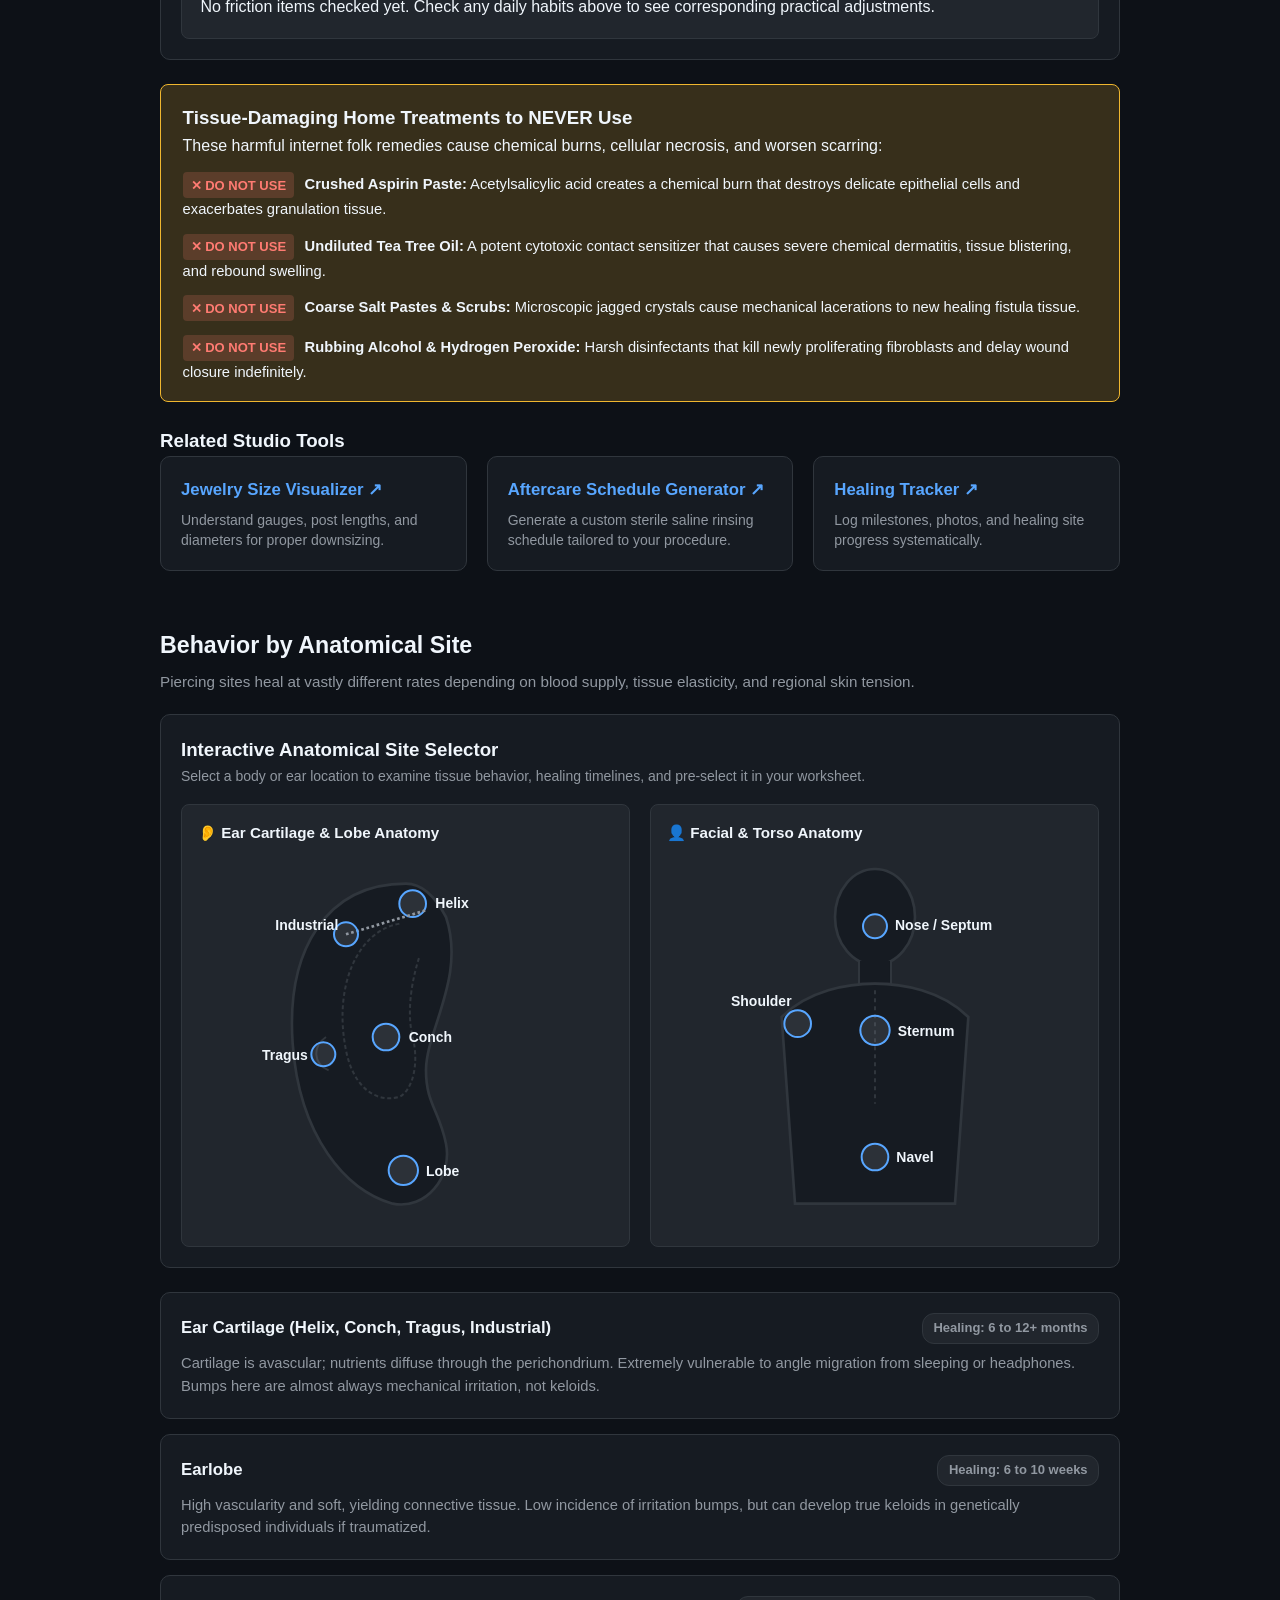
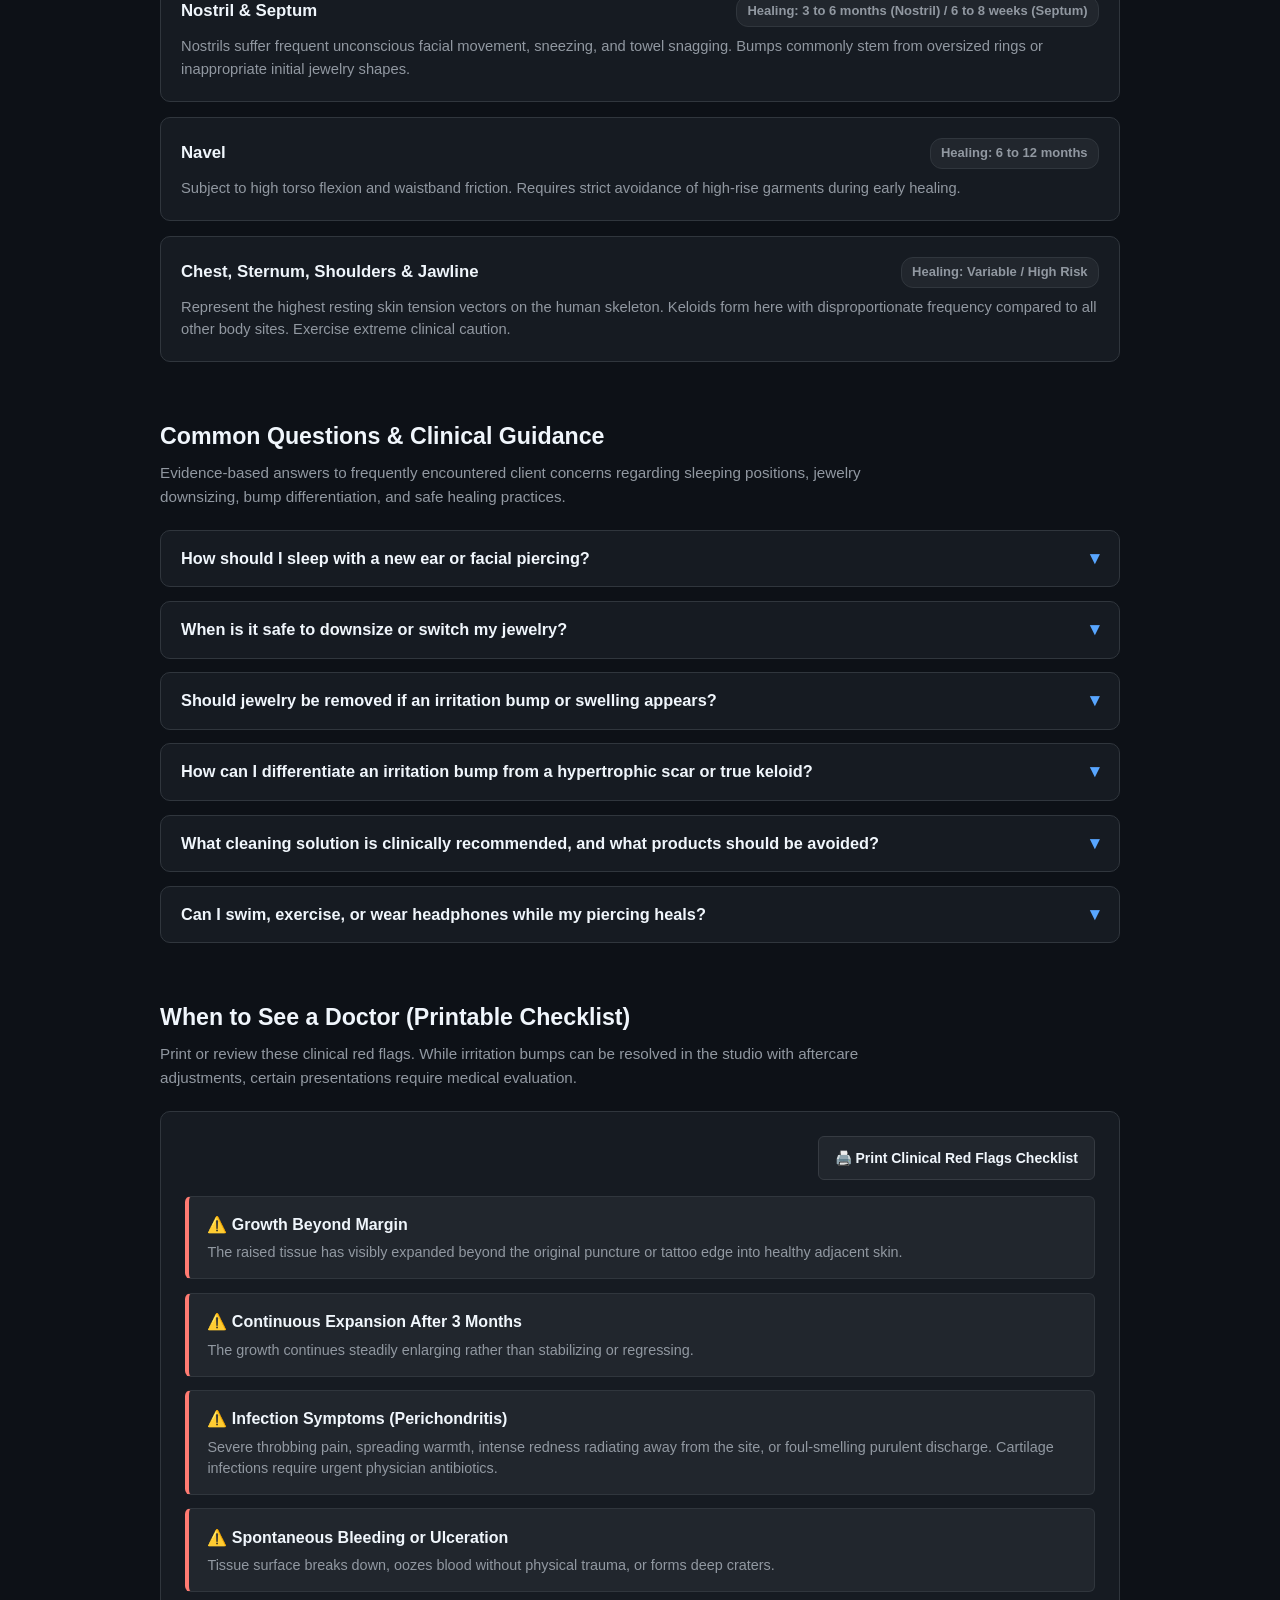
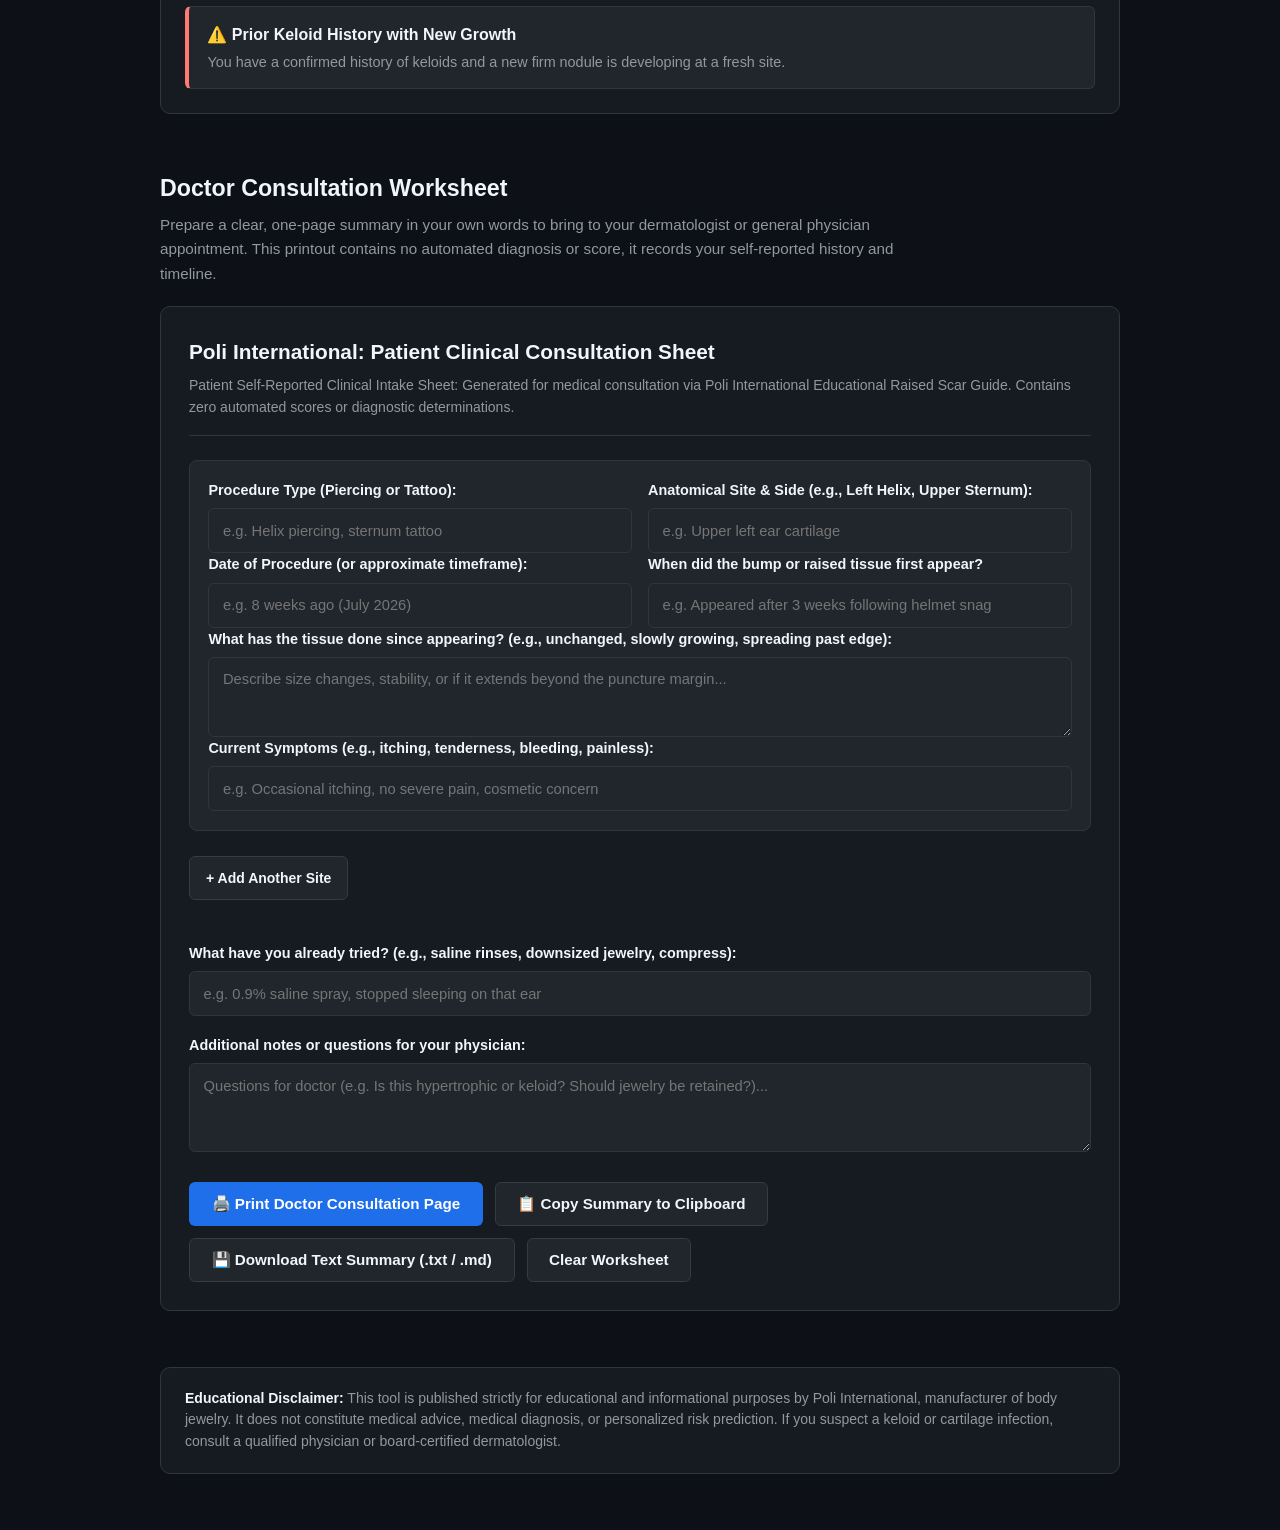
==== commit 1722ba64: "sync index.html from the live site The website copy of this tool moved on and the repo did not, so a" ====
--- a/index.html
+++ b/index.html
@@ -69,6 +69,7 @@
   <script src="./js/locales/it.js"></script>
   <script src="./js/locales/pt.js"></script>
   <script src="./js/locales/nl.js"></script>
+  <script src="./js/locales/th.js"></script>
   <script src="./js/app.js"></script>
 </body>
 </html>
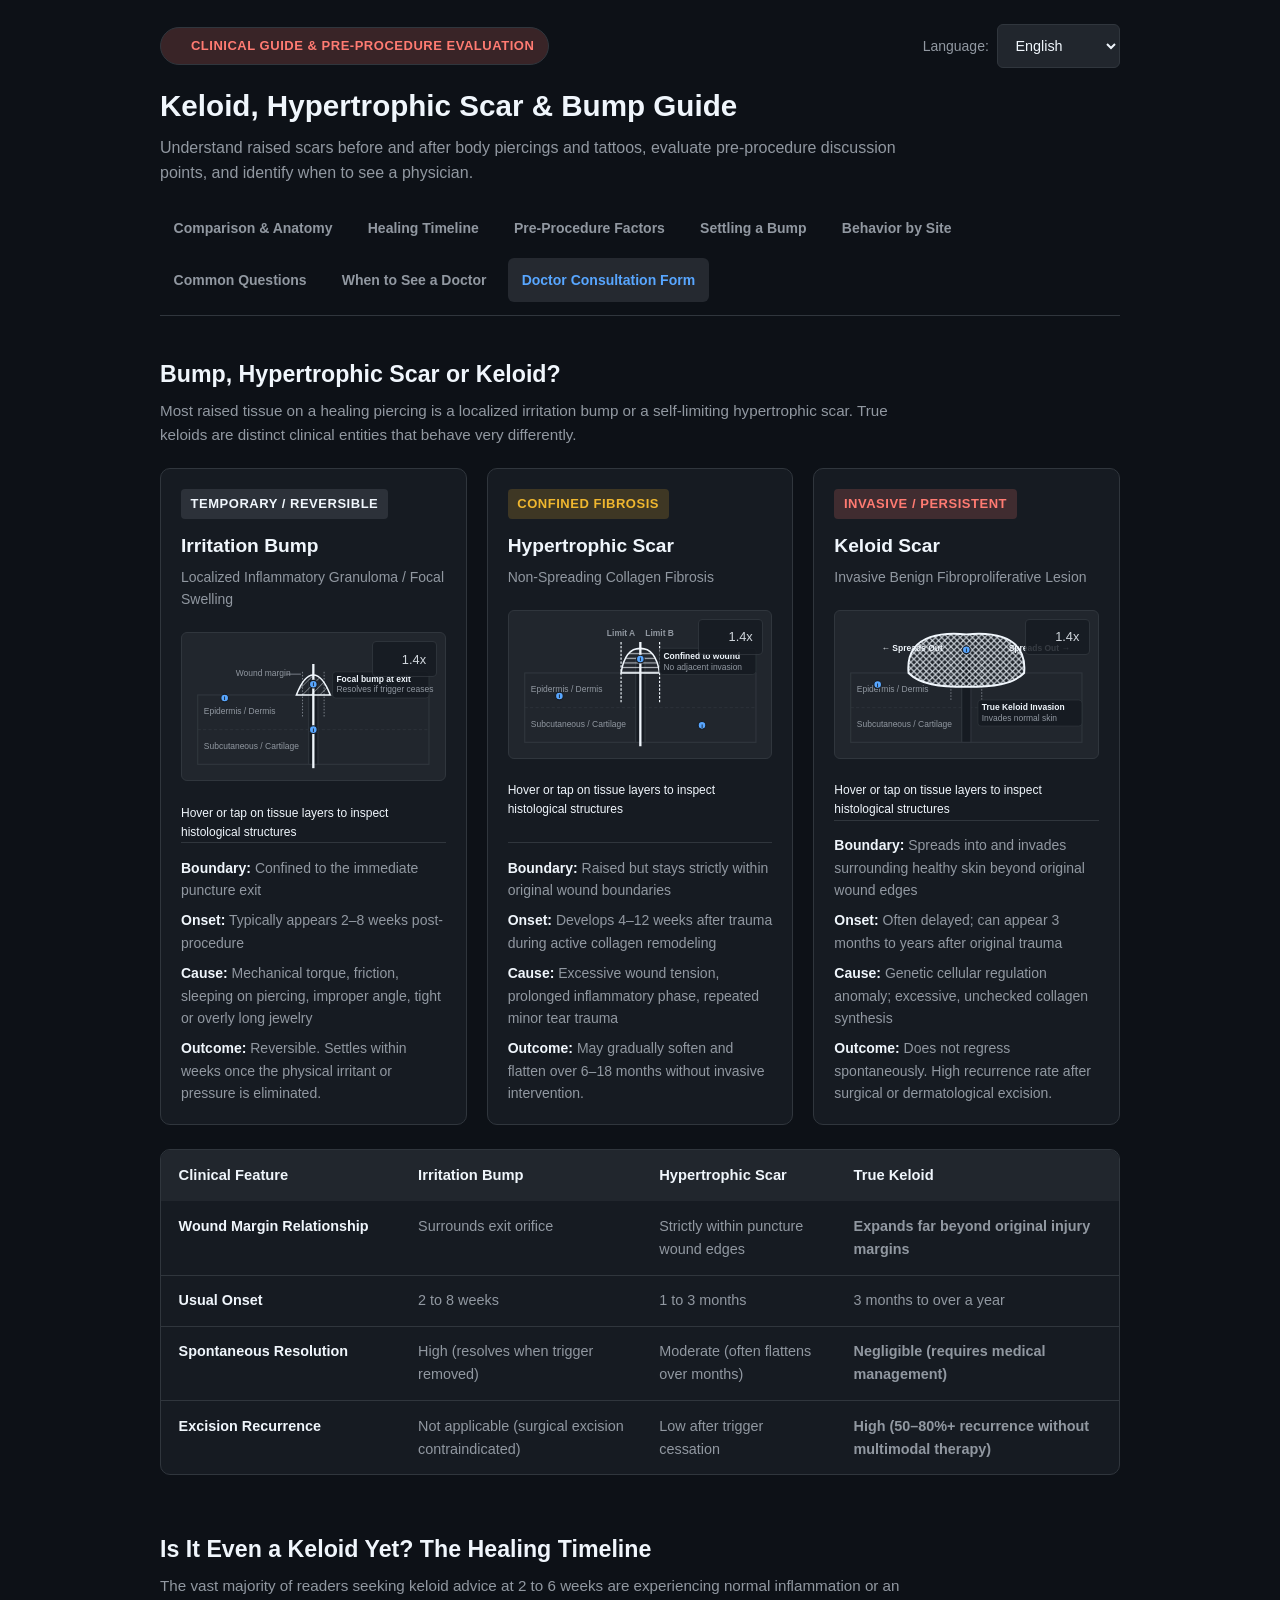
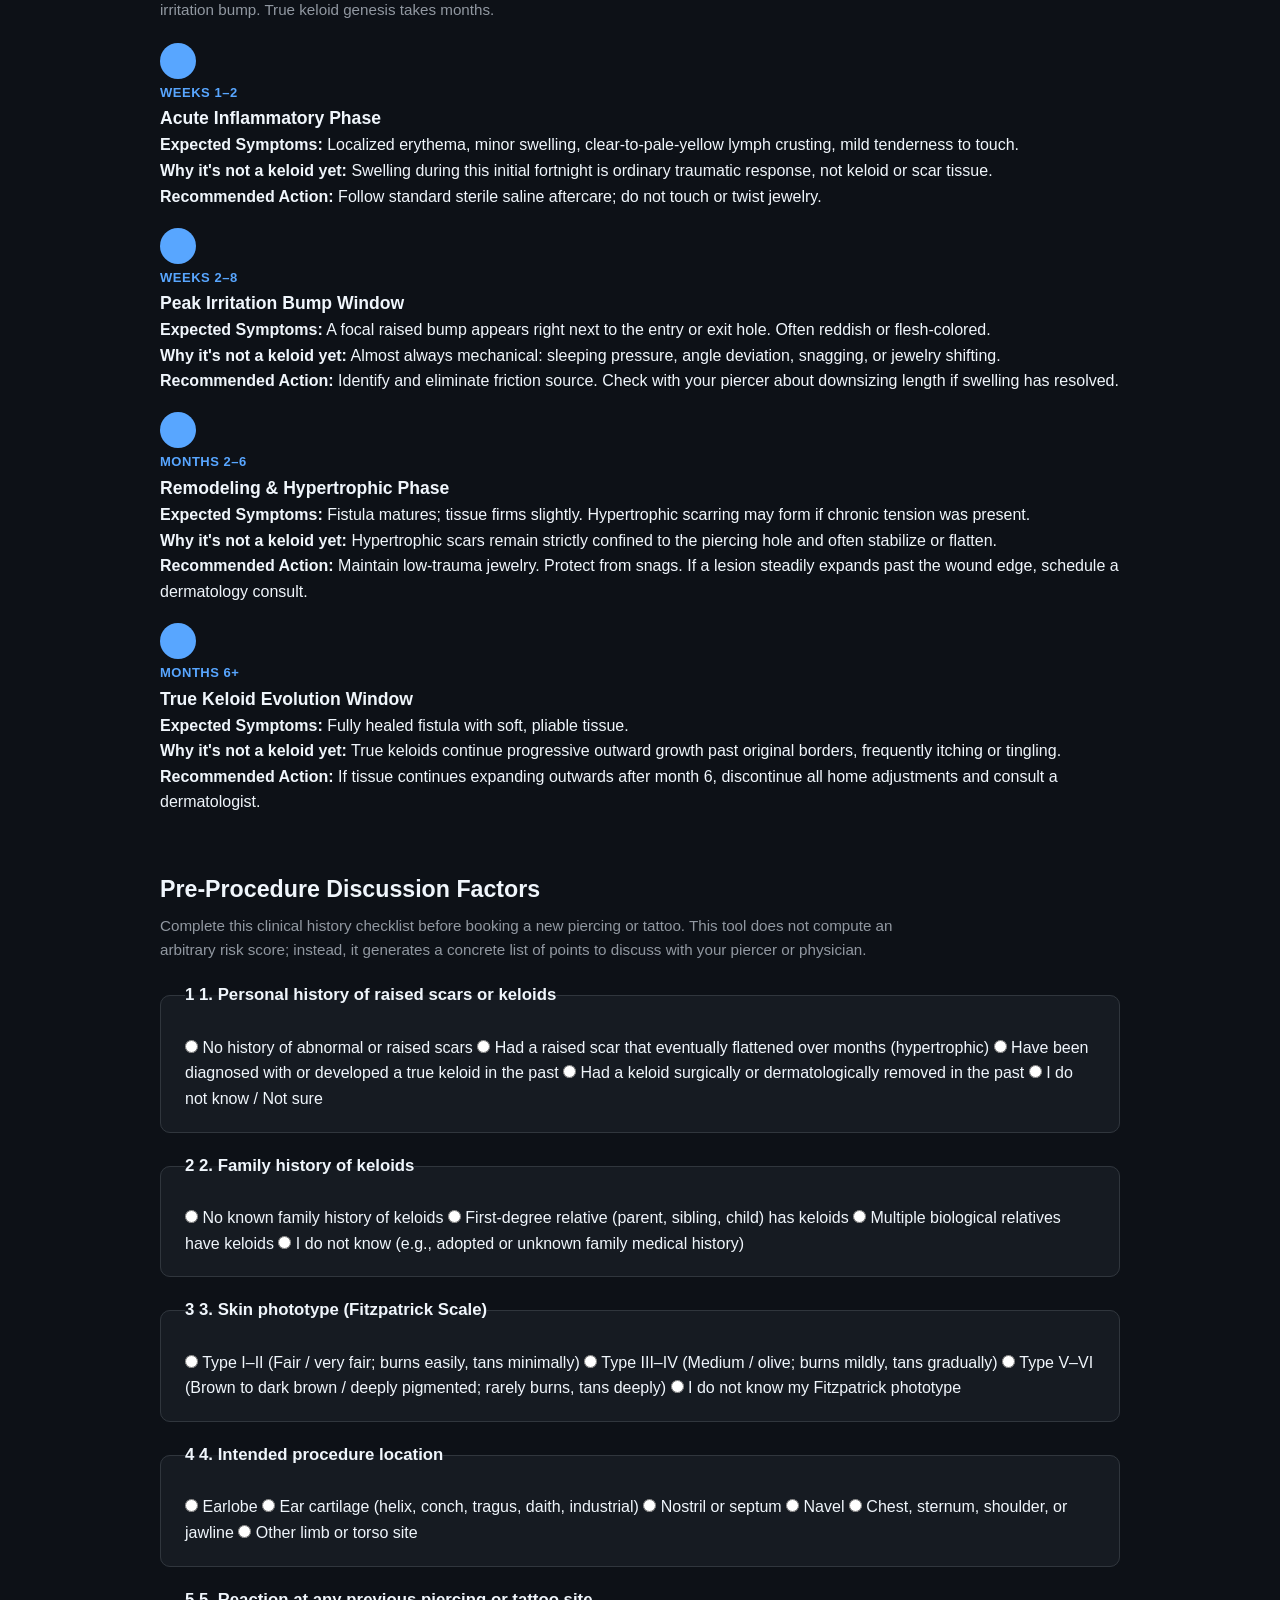
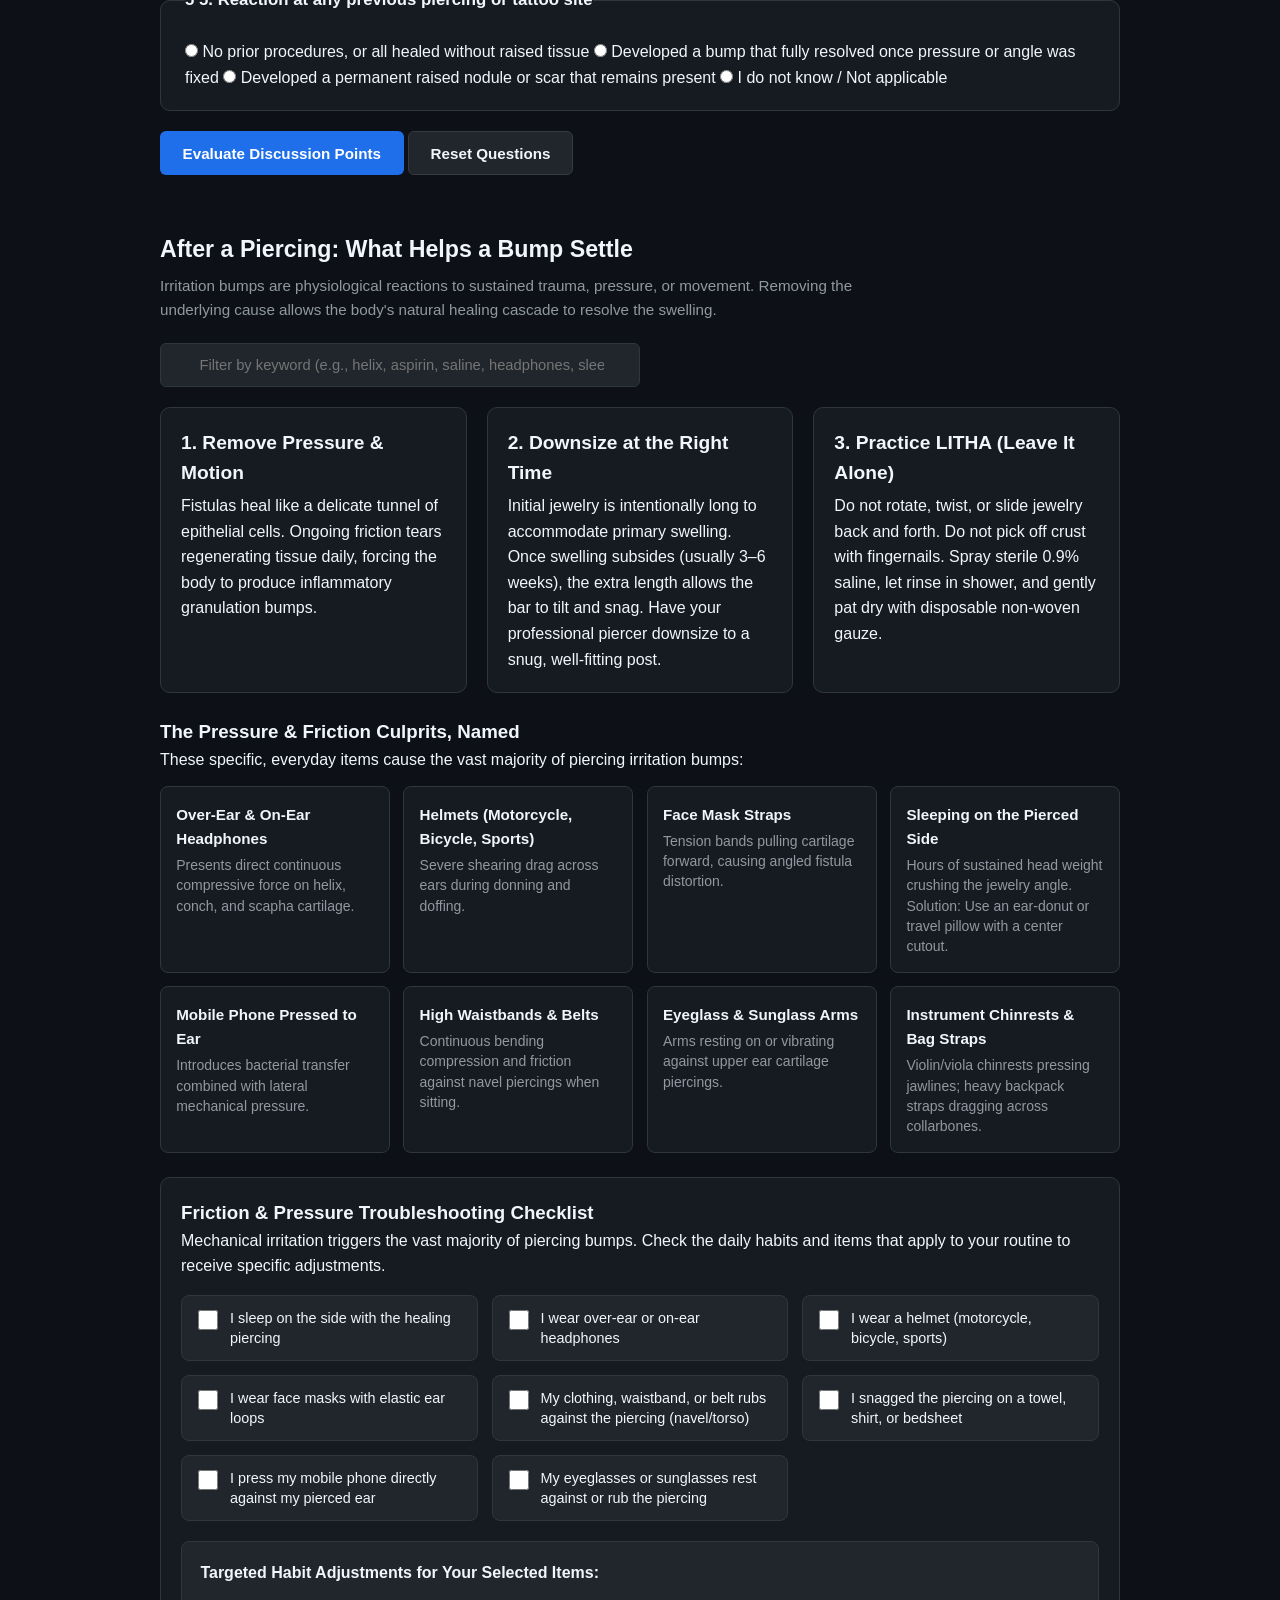
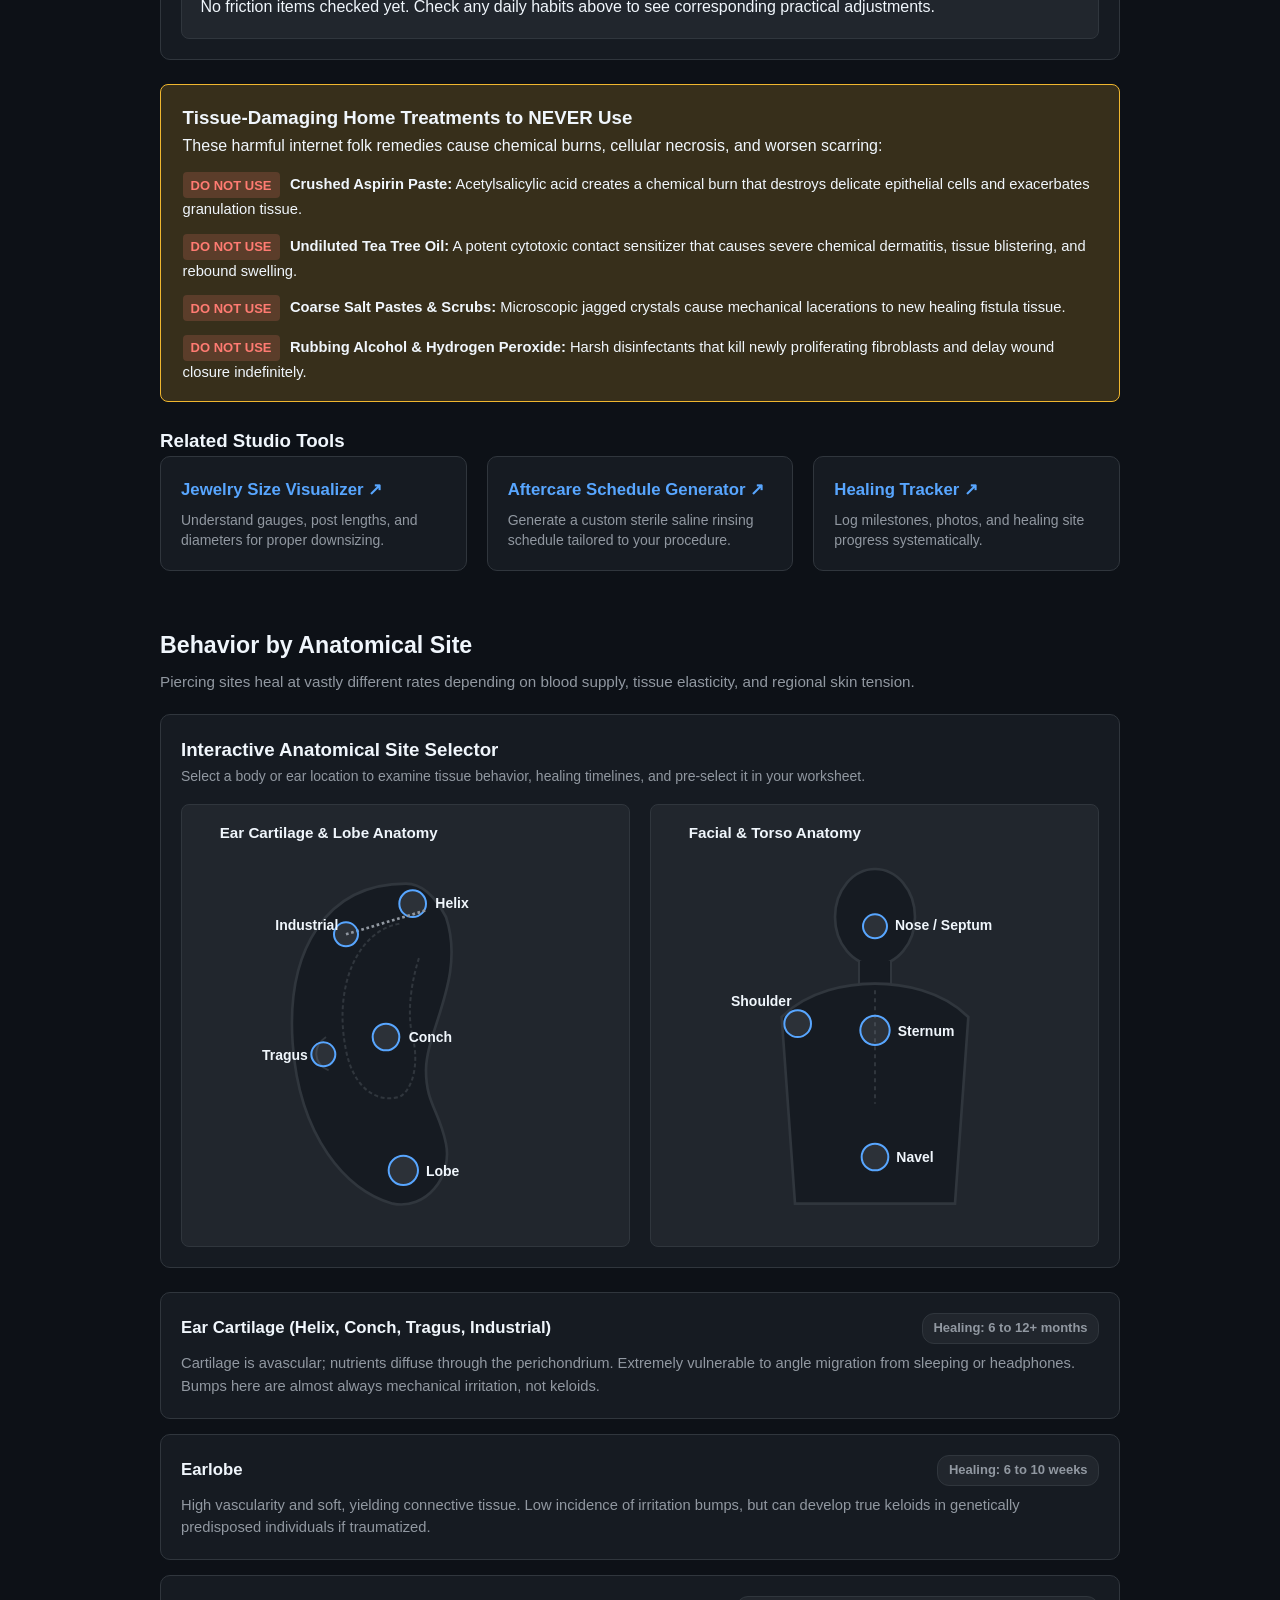
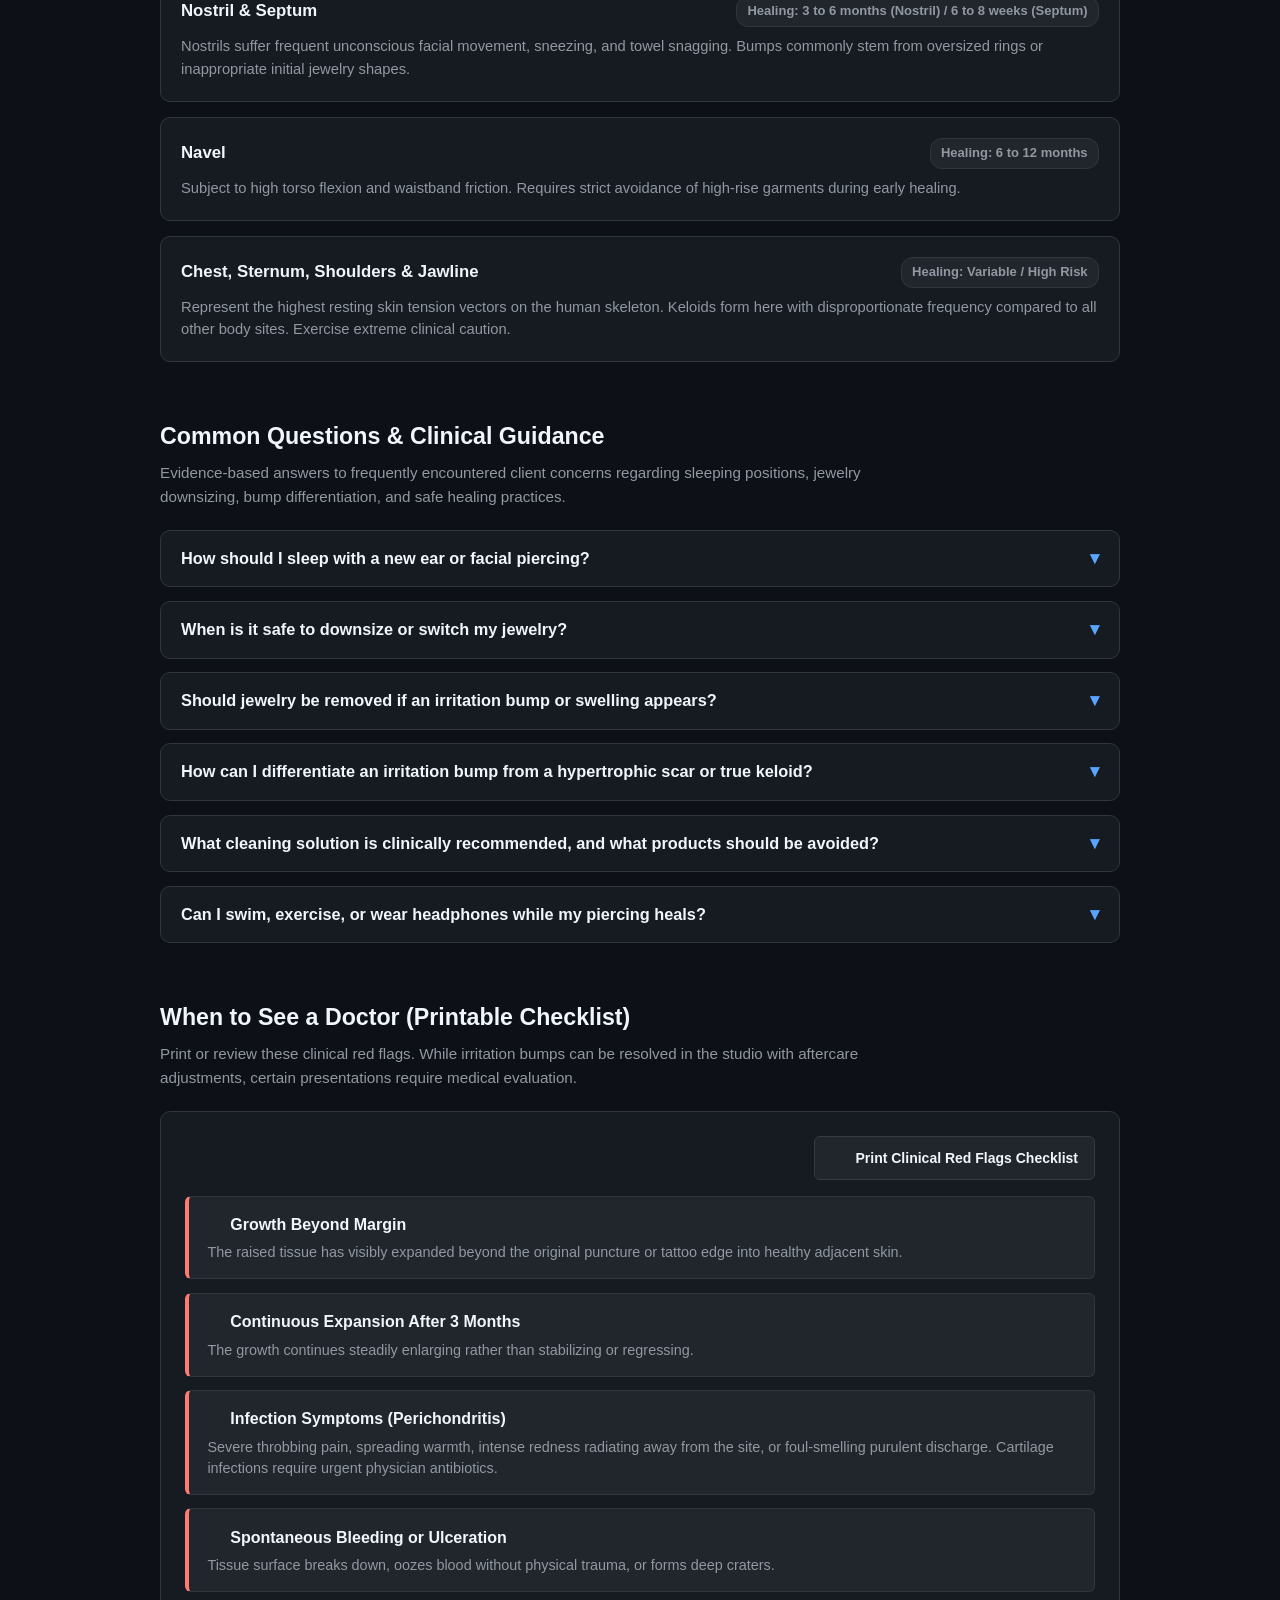
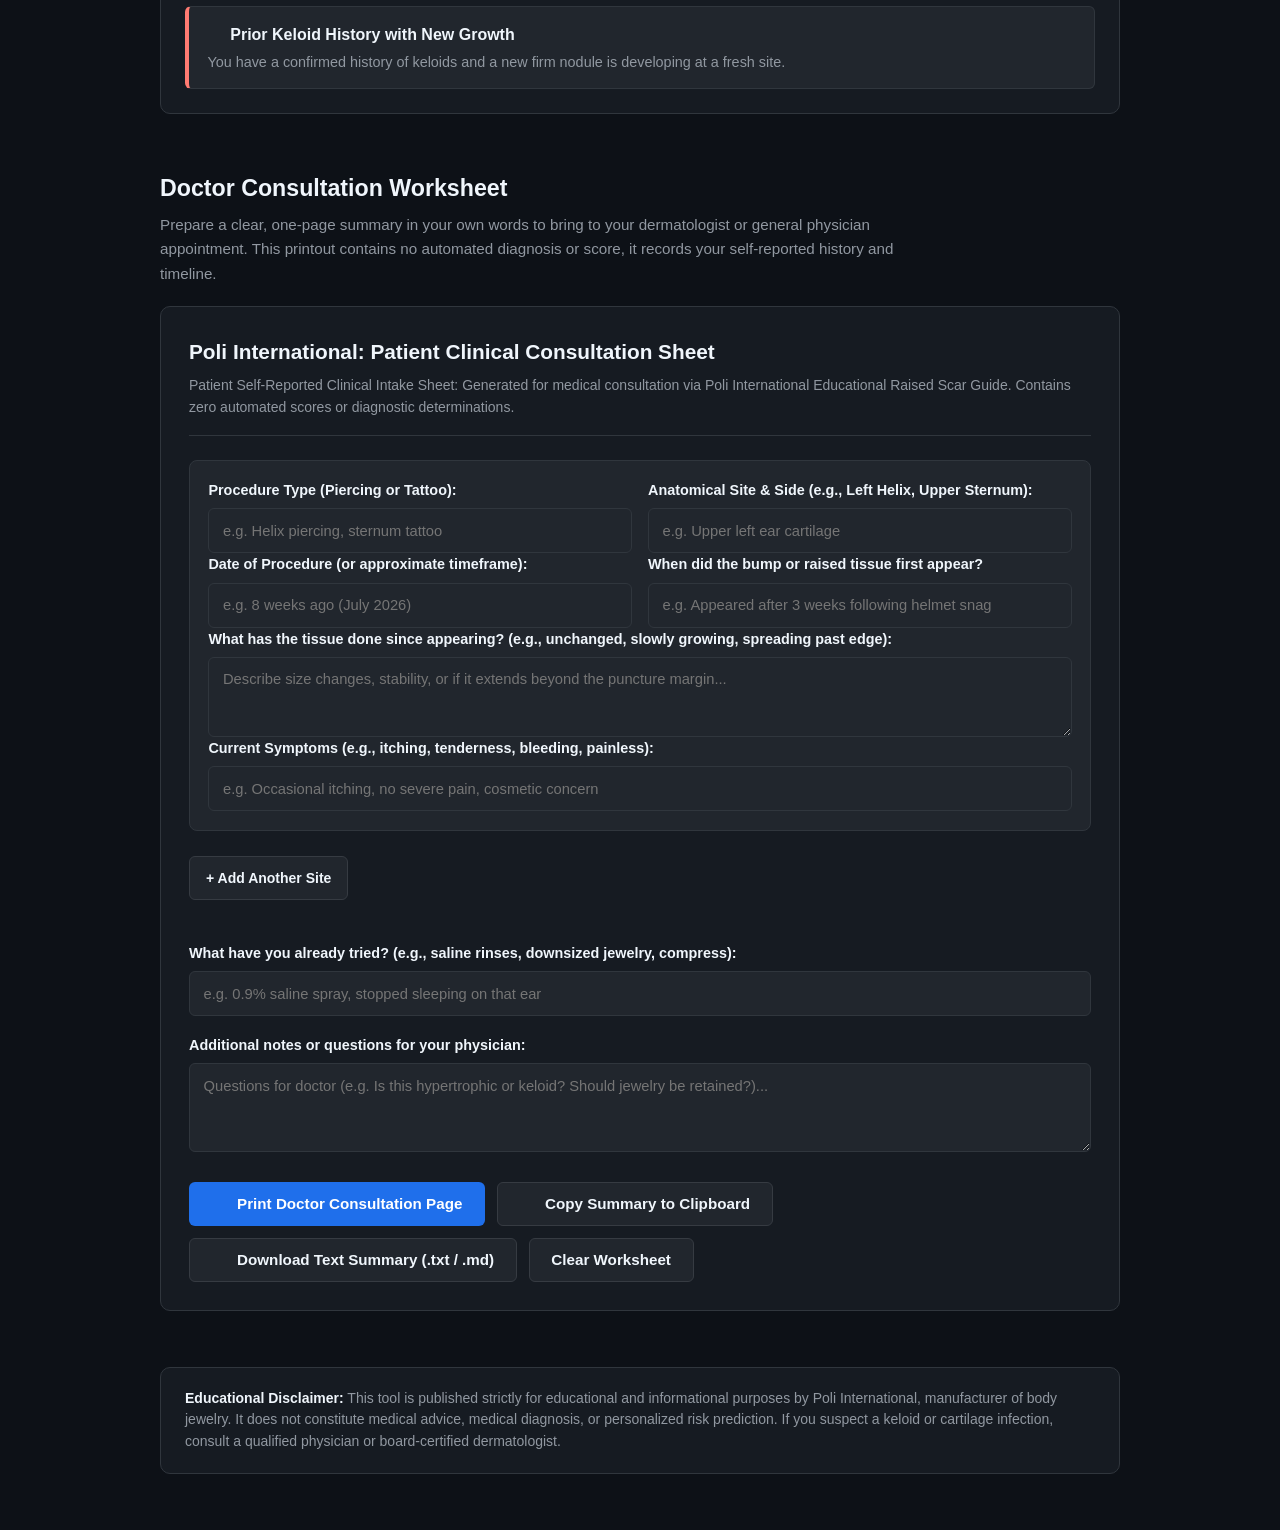
==== commit 7c8de6b2: "sync index.html from the live site The website copy of this tool moved on and the repo did not, so a" ====
--- a/index.html
+++ b/index.html
@@ -71,5 +71,6 @@
   <script src="./js/locales/nl.js"></script>
   <script src="./js/locales/th.js"></script>
   <script src="./js/app.js"></script>
+<script src="../shared/tool-name.js" data-th="คู่มือคีลอยด์ แผลเป็นนูน และตุ่ม" data-en="Keloid, Hypertrophic Scar &amp; Bump Guide" defer></script>
 </body>
 </html>
